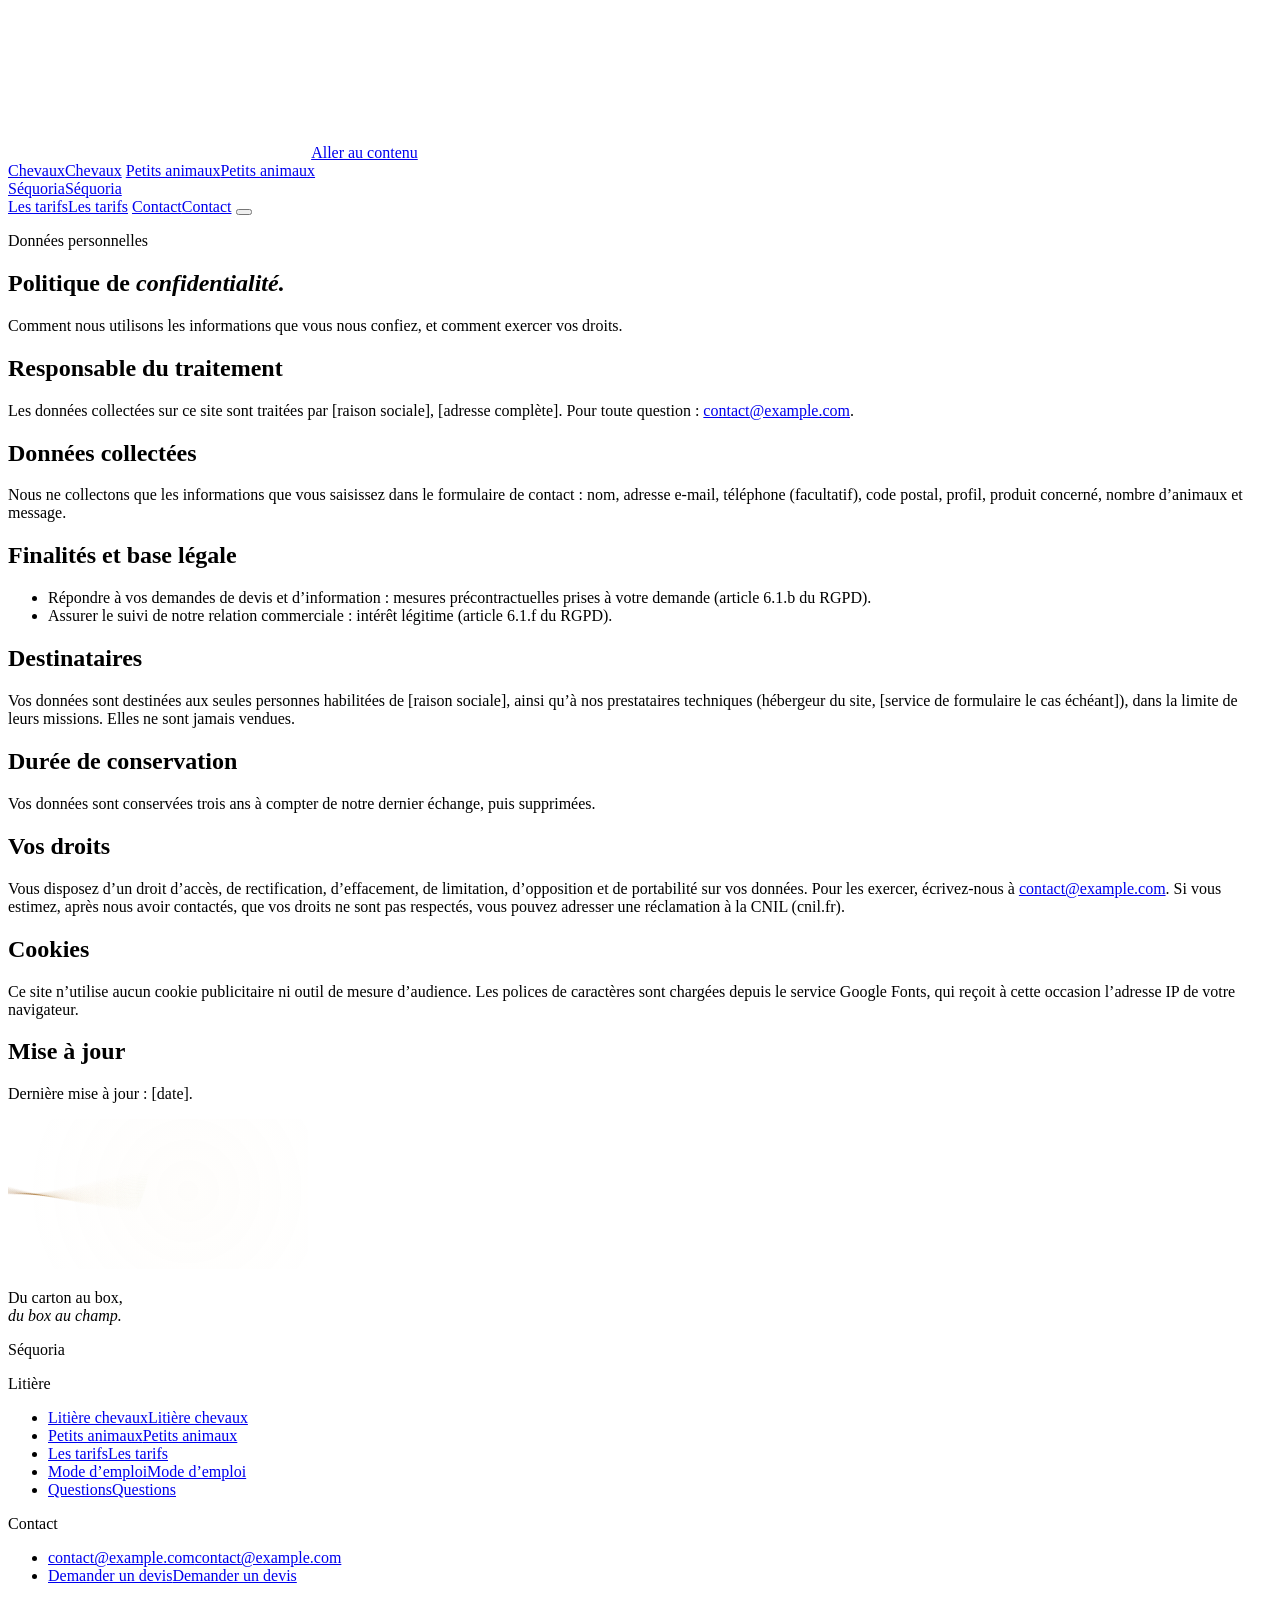
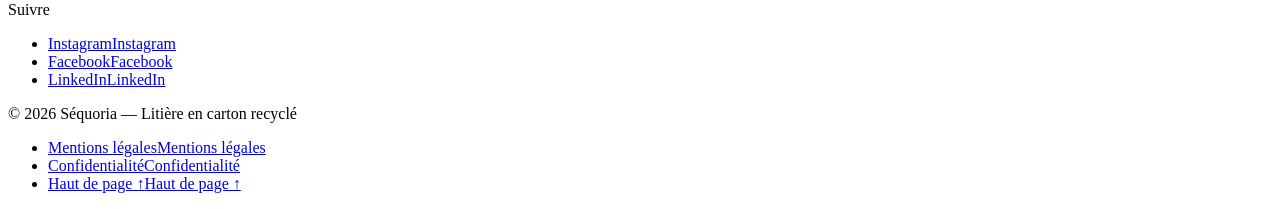
==== confidentialite/index.html @ c85a1c5a "Remplacer « balles » par « sacs » sur tout le site - Mode d'emploi, FAQ et estimateur : quantités ex" ====
<!doctype html>
<html lang="fr">
<head>
  <meta charset="utf-8">
  <meta name="viewport" content="width=device-width, initial-scale=1, viewport-fit=cover">
  <title>Politique de confidentialité — Séquoria</title>
  <meta name="description" content="Politique de confidentialité du site Séquoria : données collectées, finalités, durée de conservation et exercice de vos droits.">
  <meta name="theme-color" content="#dde9d8">
  <link rel="canonical" href="https://dynaspley.github.io/Sequoria/confidentialite/">
  <meta property="og:type" content="website">
  <meta property="og:locale" content="fr_FR">
  <meta property="og:site_name" content="Séquoria">
  <meta property="og:title" content="Politique de confidentialité — Séquoria">
  <meta property="og:description" content="Politique de confidentialité du site Séquoria : données collectées, finalités, durée de conservation et exercice de vos droits.">
  <meta property="og:url" content="https://dynaspley.github.io/Sequoria/confidentialite/">
  <meta property="og:image" content="https://dynaspley.github.io/Sequoria/assets/img/og-image.jpg">
  <meta name="twitter:card" content="summary_large_image">
  <link rel="icon" href="../assets/img/icons/favicon.svg" type="image/svg+xml">
  <link rel="apple-touch-icon" href="../assets/img/icons/apple-touch-icon.png">
  <link rel="manifest" href="../site.webmanifest">
  <link rel="preconnect" href="https://fonts.googleapis.com">
  <link rel="preconnect" href="https://fonts.gstatic.com" crossorigin>
  <link rel="stylesheet" href="https://fonts.googleapis.com/css2?family=Fraunces:opsz,wght,SOFT,WONK@9..144,300..500,0..100,0..1&family=Instrument+Serif:ital@0;1&display=swap">
  <link rel="stylesheet" href="../assets/css/style.css?v=26">
  <script>
    document.documentElement.classList.add('js');
    // Filet de sécurité : si le script principal ne se charge pas, tout le contenu reste visible.
    setTimeout(function () { if (!window.siteReady) document.documentElement.classList.remove('js'); }, 3000);
  </script>
  <script src="../assets/js/main.js?v=26" defer></script>
</head>
<body>
  <svg class="sprite" aria-hidden="true" focusable="false">
    <symbol id="i-arrow" viewBox="0 0 16 16"><path d="M2.5 8h11M9 3.5 13.5 8 9 12.5" fill="none" stroke="currentColor" stroke-width="1.3" stroke-linecap="round" stroke-linejoin="round"/></symbol>
    <symbol id="i-wave" viewBox="0 0 40 20"><path d="M2 10C4.9 3 8.1 3 11 10s6.1 7 9 0 6.1-7 9 0 6.1 7 9 0" fill="none" stroke="currentColor" stroke-width="1.6" stroke-linecap="round"/></symbol>
  </svg>

  <a class="skip-link" href="#contenu">Aller au contenu</a>

  <!-- ============ Navigation flottante ============ -->
  <header class="nav" data-nav>
    <nav class="nav__pill" aria-label="Navigation principale">
      <div class="nav__side">
        <a class="nav__link" href="../litiere-chevaux/" data-roll>Chevaux</a>
        <a class="nav__link" href="../litiere-nac/" data-roll>Petits animaux</a>
      </div>
      <a class="nav__brand" href="../" aria-label="Séquoria, retour à l’accueil">
        <span data-roll>Séquoria</span>
      </a>
      <div class="nav__side nav__side--end">
        <a class="nav__link" href="../tarifs/" data-roll>Les tarifs</a>
        <a class="nav__link" href="../contact/" data-roll>Contact</a>
        <button class="nav__toggle" type="button" aria-expanded="false" aria-controls="menu" aria-label="Ouvrir le menu">
          <span class="nav__dots" aria-hidden="true"><i></i><i></i><i></i></span>
        </button>
      </div>
    </nav>
  </header>

  <div class="menu" id="menu" hidden>
    <div class="menu__inner container">
      <ol class="menu__list">
        <li style="--i:0"><a class="menu__link" href="../"><span class="menu__num">01</span><span class="menu__label">Accueil</span></a></li>
        <li style="--i:1"><a class="menu__link" href="../litiere-chevaux/"><span class="menu__num">02</span><span class="menu__label">Litière chevaux</span></a></li>
        <li style="--i:2"><a class="menu__link" href="../litiere-nac/"><span class="menu__num">03</span><span class="menu__label">Litière petits animaux</span></a></li>
        <li style="--i:3"><a class="menu__link" href="../tarifs/"><span class="menu__num">04</span><span class="menu__label">Les tarifs</span></a></li>
        <li style="--i:4"><a class="menu__link" href="../#usage"><span class="menu__num">05</span><span class="menu__label">Mode d’emploi</span></a></li>
        <li style="--i:5"><a class="menu__link" href="../#faq"><span class="menu__num">06</span><span class="menu__label">Questions fréquentes</span></a></li>
        <li style="--i:6"><a class="menu__link" href="../contact/"><span class="menu__num">07</span><span class="menu__label">Demander un devis</span></a></li>
      </ol>
      <div class="menu__foot">
        <p>Du carton au box, <em>du box au champ.</em></p>
        <a class="link link--light" href="mailto:contact@example.com">contact@example.com</a>
      </div>
    </div>
  </div>

  <main id="contenu">
    <!-- ============ En-tête ============ -->
    <section class="page-hero" id="top">
      <div class="container page-hero__inner page-hero__inner--solo">
        <div class="page-hero__text">
          <p class="kicker" data-reveal>Données personnelles</p>
          <h1 class="display page-hero__title" data-split>Politique de <em>confidentialité.</em></h1>
          <p class="page-hero__lead" data-reveal>Comment nous utilisons les informations que vous nous confiez, et comment exercer vos droits.</p>
        </div>
      </div>
    </section>

    <div class="sheet sheet--page">
      <section class="section">
        <div class="container">
          <!-- Complétez chaque information surlignée, puis retirez la classe « todo ». -->
          <article class="legal">
            <h2>Responsable du traitement</h2>
            <p>Les données collectées sur ce site sont traitées par <span class="todo">[raison sociale]</span>, <span class="todo">[adresse complète]</span>. Pour toute question&nbsp;: <a class="link" href="mailto:contact@example.com">contact@example.com</a>.</p>

            <h2>Données collectées</h2>
            <p>Nous ne collectons que les informations que vous saisissez dans le formulaire de contact&nbsp;: nom, adresse e-mail, téléphone (facultatif), code postal, profil, produit concerné, nombre d’animaux et message.</p>

            <h2>Finalités et base légale</h2>
            <ul>
              <li>Répondre à vos demandes de devis et d’information&nbsp;: mesures précontractuelles prises à votre demande (article 6.1.b du RGPD).</li>
              <li>Assurer le suivi de notre relation commerciale&nbsp;: intérêt légitime (article 6.1.f du RGPD).</li>
            </ul>

            <h2>Destinataires</h2>
            <p>Vos données sont destinées aux seules personnes habilitées de <span class="todo">[raison sociale]</span>, ainsi qu’à nos prestataires techniques (hébergeur du site, <span class="todo">[service de formulaire le cas échéant]</span>), dans la limite de leurs missions. Elles ne sont jamais vendues.</p>

            <h2>Durée de conservation</h2>
            <p>Vos données sont conservées trois ans à compter de notre dernier échange, puis supprimées.</p>

            <h2>Vos droits</h2>
            <p>Vous disposez d’un droit d’accès, de rectification, d’effacement, de limitation, d’opposition et de portabilité sur vos données. Pour les exercer, écrivez-nous à <a class="link" href="mailto:contact@example.com">contact@example.com</a>. Si vous estimez, après nous avoir contactés, que vos droits ne sont pas respectés, vous pouvez adresser une réclamation à la CNIL (cnil.fr).</p>

            <h2>Cookies</h2>
            <p>Ce site n’utilise aucun cookie publicitaire ni outil de mesure d’audience. Les polices de caractères sont chargées depuis le service Google Fonts, qui reçoit à cette occasion l’adresse IP de votre navigateur.</p>

            <h2>Mise à jour</h2>
            <p>Dernière mise à jour&nbsp;: <span class="todo">[date]</span>.</p>
          </article>
        </div>
      </section>
    </div>
  </main>

  <!-- ============ Pied de page ============ -->
  <footer class="footer" data-footer>
    <canvas class="footer__canvas" data-ribbon="footer" aria-hidden="true"></canvas>
    <div class="footer__inner container">
      <div class="footer__grid">
        <div class="footer__intro">
          <p class="footer__tagline">Du carton au box,<br><em>du box au champ.</em></p>
          <p class="footer__brand" aria-hidden="true">Séquoria</p>
        </div>
        <nav class="footer__col" aria-label="Plan du site">
          <p class="footer__label">Litière</p>
          <ul>
            <li><a href="../litiere-chevaux/" data-roll>Litière chevaux</a></li>
            <li><a href="../litiere-nac/" data-roll>Petits animaux</a></li>
            <li><a href="../tarifs/" data-roll>Les tarifs</a></li>
            <li><a href="../#usage" data-roll>Mode d’emploi</a></li>
            <li><a href="../#faq" data-roll>Questions</a></li>
          </ul>
        </nav>
        <div class="footer__col">
          <p class="footer__label">Contact</p>
          <ul>
            <li><a href="mailto:contact@example.com" data-roll>contact@example.com</a></li>
            <li><a href="../contact/" data-roll>Demander un devis</a></li>
          </ul>
        </div>
        <div class="footer__col">
          <p class="footer__label">Suivre</p>
          <!-- Remplacez « # » par l’adresse de vos comptes. -->
          <ul>
            <li><a href="#" data-roll>Instagram</a></li>
            <li><a href="#" data-roll>Facebook</a></li>
            <li><a href="#" data-roll>LinkedIn</a></li>
          </ul>
        </div>
      </div>
      <div class="footer__bottom">
        <p>© <span data-year>2026</span> Séquoria — Litière en carton recyclé</p>
        <ul>
          <li><a href="../mentions-legales/" data-roll>Mentions légales</a></li>
          <li><a href="../confidentialite/" data-roll>Confidentialité</a></li>
          <li><a href="#top" data-roll>Haut de page ↑</a></li>
        </ul>
      </div>
    </div>
  </footer>
</body>
</html>
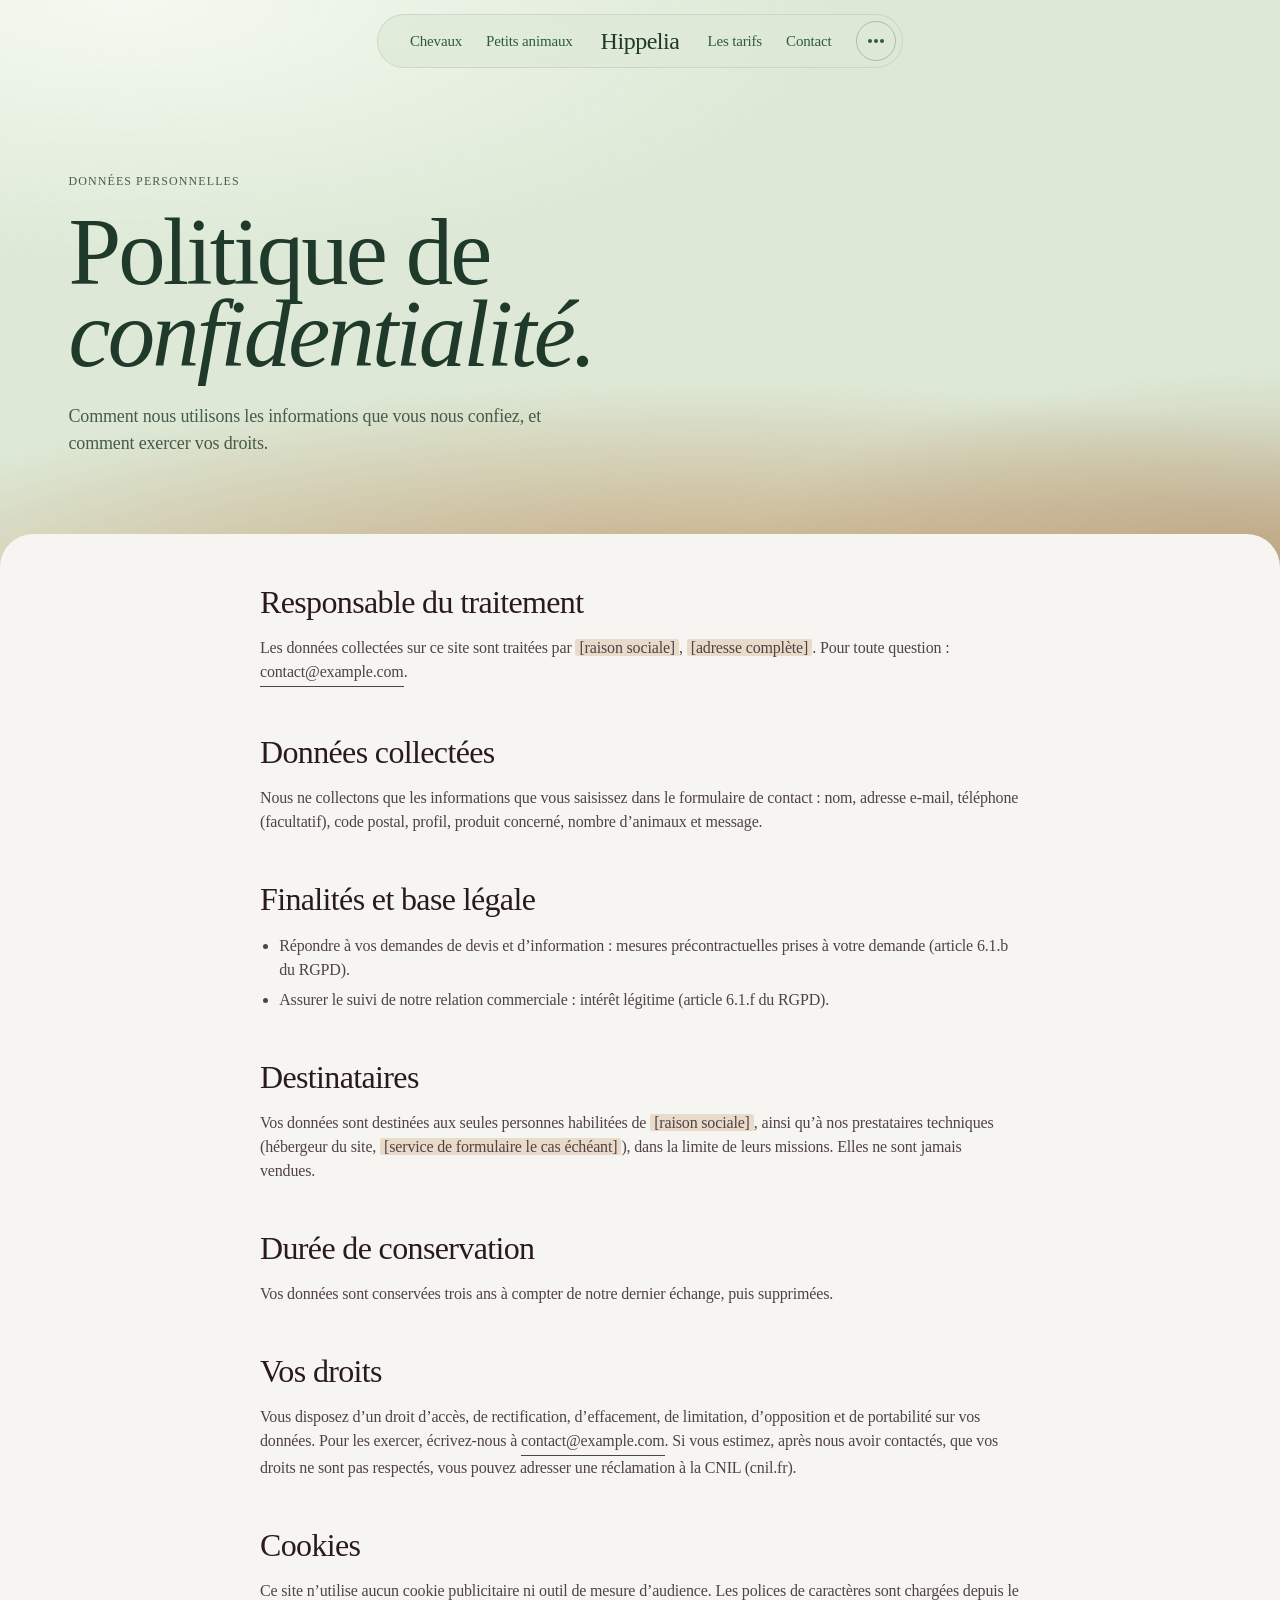
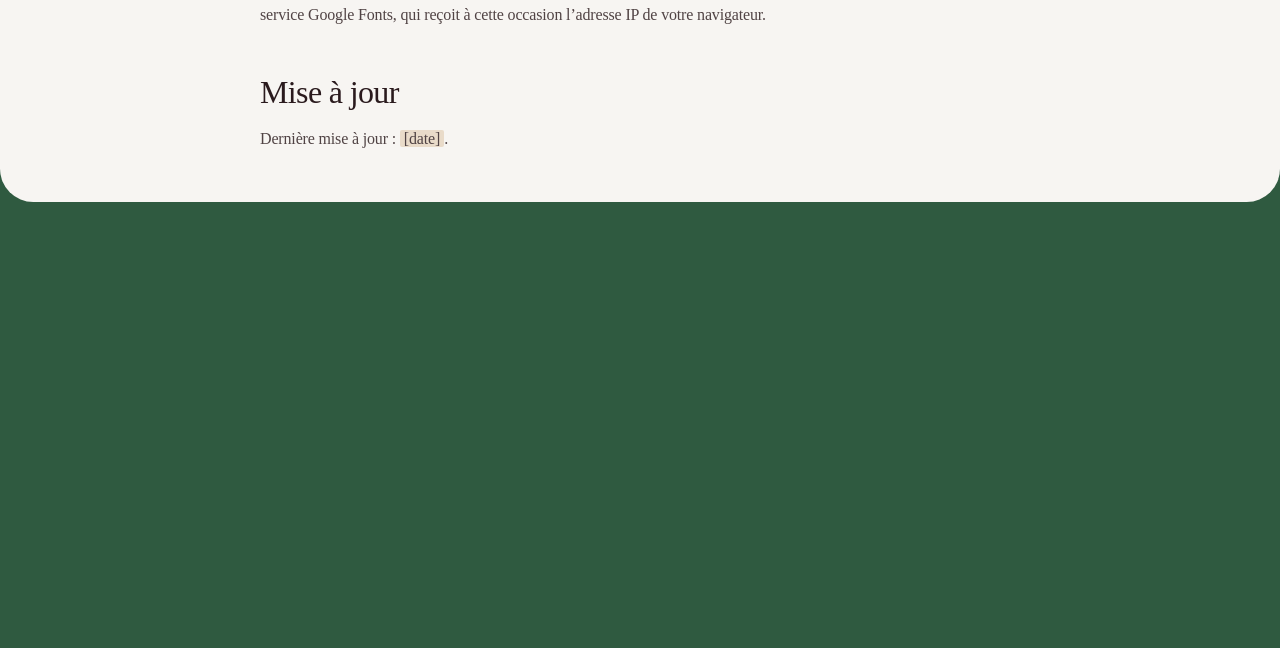
==== commit 85e52868: "Renommer la marque « Séquoria » en « Hippelia » - Textes, titres, menus, pied de page et pages légal" ====
--- a/confidentialite/index.html
+++ b/confidentialite/index.html
@@ -3,15 +3,15 @@
 <head>
   <meta charset="utf-8">
   <meta name="viewport" content="width=device-width, initial-scale=1, viewport-fit=cover">
-  <title>Politique de confidentialité — Séquoria</title>
-  <meta name="description" content="Politique de confidentialité du site Séquoria : données collectées, finalités, durée de conservation et exercice de vos droits.">
+  <title>Politique de confidentialité — Hippelia</title>
+  <meta name="description" content="Politique de confidentialité du site Hippelia : données collectées, finalités, durée de conservation et exercice de vos droits.">
   <meta name="theme-color" content="#dde9d8">
   <link rel="canonical" href="https://dynaspley.github.io/Sequoria/confidentialite/">
   <meta property="og:type" content="website">
   <meta property="og:locale" content="fr_FR">
-  <meta property="og:site_name" content="Séquoria">
-  <meta property="og:title" content="Politique de confidentialité — Séquoria">
-  <meta property="og:description" content="Politique de confidentialité du site Séquoria : données collectées, finalités, durée de conservation et exercice de vos droits.">
+  <meta property="og:site_name" content="Hippelia">
+  <meta property="og:title" content="Politique de confidentialité — Hippelia">
+  <meta property="og:description" content="Politique de confidentialité du site Hippelia : données collectées, finalités, durée de conservation et exercice de vos droits.">
   <meta property="og:url" content="https://dynaspley.github.io/Sequoria/confidentialite/">
   <meta property="og:image" content="https://dynaspley.github.io/Sequoria/assets/img/og-image.jpg">
   <meta name="twitter:card" content="summary_large_image">
@@ -21,13 +21,13 @@
   <link rel="preconnect" href="https://fonts.googleapis.com">
   <link rel="preconnect" href="https://fonts.gstatic.com" crossorigin>
   <link rel="stylesheet" href="https://fonts.googleapis.com/css2?family=Fraunces:opsz,wght,SOFT,WONK@9..144,300..500,0..100,0..1&family=Instrument+Serif:ital@0;1&display=swap">
-  <link rel="stylesheet" href="../assets/css/style.css?v=26">
+  <link rel="stylesheet" href="../assets/css/style.css?v=27">
   <script>
     document.documentElement.classList.add('js');
     // Filet de sécurité : si le script principal ne se charge pas, tout le contenu reste visible.
     setTimeout(function () { if (!window.siteReady) document.documentElement.classList.remove('js'); }, 3000);
   </script>
-  <script src="../assets/js/main.js?v=26" defer></script>
+  <script src="../assets/js/main.js?v=27" defer></script>
 </head>
 <body>
   <svg class="sprite" aria-hidden="true" focusable="false">
@@ -44,8 +44,8 @@
         <a class="nav__link" href="../litiere-chevaux/" data-roll>Chevaux</a>
         <a class="nav__link" href="../litiere-nac/" data-roll>Petits animaux</a>
       </div>
-      <a class="nav__brand" href="../" aria-label="Séquoria, retour à l’accueil">
-        <span data-roll>Séquoria</span>
+      <a class="nav__brand" href="../" aria-label="Hippelia, retour à l’accueil">
+        <span data-roll>Hippelia</span>
       </a>
       <div class="nav__side nav__side--end">
         <a class="nav__link" href="../tarifs/" data-roll>Les tarifs</a>
@@ -131,7 +131,7 @@
       <div class="footer__grid">
         <div class="footer__intro">
           <p class="footer__tagline">Du carton au box,<br><em>du box au champ.</em></p>
-          <p class="footer__brand" aria-hidden="true">Séquoria</p>
+          <p class="footer__brand" aria-hidden="true">Hippelia</p>
         </div>
         <nav class="footer__col" aria-label="Plan du site">
           <p class="footer__label">Litière</p>
@@ -161,7 +161,7 @@
         </div>
       </div>
       <div class="footer__bottom">
-        <p>© <span data-year>2026</span> Séquoria — Litière en carton recyclé</p>
+        <p>© <span data-year>2026</span> Hippelia — Litière en carton recyclé</p>
         <ul>
           <li><a href="../mentions-legales/" data-roll>Mentions légales</a></li>
           <li><a href="../confidentialite/" data-roll>Confidentialité</a></li>
--- a/assets/css/style.css
+++ b/assets/css/style.css
@@ -0,0 +1,2537 @@
+/* ==========================================================================
+   Hippelia — litière en carton pour chevaux
+   Direction artistique : « serre botanique sur parchemin »
+   Crème en toile de fond, des pièces vert forêt réchauffées de brun,
+   le vert vif réservé à l'action.
+   ========================================================================== */
+
+/* ---------- 1. Tokens ---------- */
+:root {
+  --color-bone-linen: #f7f5f2;
+  --color-oat-milk: #eae6df;
+  --color-driftwood: #d7d2cc;
+  --color-ash-mauve: #645757;
+  --color-mahogany-hush: #504344;
+  --color-obsidian-plum: #2a1a1d;
+  --color-lime-pulse: #26d862;
+  --color-peacock-teal: #0e634f;
+
+  /* Palette Hippelia : un vert forêt éclairci, réchauffé par des bruns bois et kraft. */
+  --color-forest: #2f5a40;
+  --color-moss: #4f8059;
+  --color-bark: #7a5536;
+  --color-walnut: #3b2a1c;
+  --color-kraft: #cfa97b;
+
+  /* Dégradé « nature » des grandes surfaces sombres : vert tendre en haut, brun en bas. */
+  --gradient-nature:
+    radial-gradient(115% 85% at 100% 100%, rgb(128 90 55 / .95) 0%, rgb(128 90 55 / 0) 62%),
+    radial-gradient(75% 60% at 0% 100%, rgb(92 64 40 / .7) 0%, rgb(92 64 40 / 0) 65%),
+    radial-gradient(95% 80% at 15% 0%, rgb(84 136 96 / .7) 0%, rgb(84 136 96 / 0) 62%),
+    var(--color-forest);
+
+  /* Hero : le vert éclairci au maximum, réchauffé en brun carton vers le bas. */
+  --gradient-hero:
+    radial-gradient(130% 75% at 55% 112%, rgb(190 146 100 / .9) 0%, rgb(190 146 100 / 0) 60%),
+    radial-gradient(60% 50% at 100% 100%, rgb(160 116 74 / .5) 0%, rgb(160 116 74 / 0) 70%),
+    radial-gradient(90% 75% at 10% 0%, rgb(246 250 242 / .95) 0%, rgb(246 250 242 / 0) 62%),
+    #dde9d6;
+  --hero-ink: #1f3a2b;
+  --hero-ink-soft: rgb(31 58 43 / .8);
+  --hero-rule: rgb(31 58 43 / .18);
+
+  --cream-88: rgba(247, 245, 242, .88);
+  --cream-72: rgba(247, 245, 242, .72);
+  --cream-56: rgba(247, 245, 242, .56);
+  --cream-16: rgba(247, 245, 242, .16);
+
+  --font-display: "Instrument Serif", "DM Serif Display", Georgia, "Times New Roman", serif;
+  --font-text: "Fraunces", "DM Serif Text", Georgia, "Times New Roman", serif;
+
+  --text-display-xl: clamp(3.5rem, 9.4vw, 8.75rem);
+  --text-display: clamp(3.25rem, 7.4vw, 6.5rem);
+  --text-heading-lg: clamp(2.125rem, 3.8vw, 3rem);
+  --text-heading: clamp(1.625rem, 2.5vw, 2rem);
+  --text-heading-sm: clamp(1.375rem, 2vw, 1.625rem);
+  --text-body-lg: 1.125rem;
+  --text-body: 1rem;
+  --text-small: .9375rem;
+  --text-label: .8125rem;
+  --text-caption: .75rem;
+
+  --gutter: clamp(16px, 5.35vw, 77px);
+  --page-max-width: 1200px;
+  --section-pad: clamp(32px, 4vw, 56px);
+  --radius-sm: 4px;
+  --radius: 8px;
+  --sheet-radius: clamp(18px, 2.6vw, 36px);
+
+  --ease-out: cubic-bezier(.16, 1, .3, 1);
+  --ease-in-out: cubic-bezier(.65, 0, .35, 1);
+  --ease-back: cubic-bezier(.34, 1.5, .64, 1);
+}
+
+/* ---------- 2. Base ---------- */
+*,
+*::before,
+*::after { box-sizing: border-box; }
+
+html {
+  -webkit-text-size-adjust: 100%;
+  text-size-adjust: 100%;
+  scroll-behavior: smooth;
+  scroll-padding-top: 88px;
+}
+
+html.menu-open { overflow: hidden; }
+
+html { background: linear-gradient(#dde9d8 50%, var(--color-forest) 50%); }
+
+body {
+  margin: 0;
+  min-height: 100vh;
+  color: var(--color-obsidian-plum);
+  font-family: var(--font-text);
+  font-size: var(--text-body);
+  font-weight: 400;
+  line-height: 1.5;
+  letter-spacing: -.01em;
+  font-variation-settings: "SOFT" 30, "WONK" 0;
+  -webkit-font-smoothing: antialiased;
+  -moz-osx-font-smoothing: grayscale;
+  text-rendering: optimizeLegibility;
+}
+
+img,
+canvas { display: block; max-width: 100%; }
+
+a { color: inherit; }
+
+button {
+  font: inherit;
+  color: inherit;
+  background: none;
+  border: 0;
+  padding: 0;
+  cursor: pointer;
+}
+
+h1, h2, h3, p, ul, ol, figure { margin: 0; }
+ul, ol { padding: 0; list-style: none; }
+em { font-style: italic; }
+
+::selection { background: var(--color-lime-pulse); color: var(--color-obsidian-plum); }
+
+:focus-visible {
+  outline: 2px solid var(--color-obsidian-plum);
+  outline-offset: 3px;
+  border-radius: 2px;
+}
+
+.menu :focus-visible,
+.usage__panel :focus-visible,
+.footer :focus-visible { outline-color: var(--color-bone-linen); }
+
+.sr-only {
+  position: absolute;
+  width: 1px;
+  height: 1px;
+  padding: 0;
+  margin: -1px;
+  overflow: hidden;
+  clip: rect(0 0 0 0);
+  white-space: nowrap;
+  border: 0;
+}
+
+.sprite { position: absolute; width: 0; height: 0; overflow: hidden; }
+
+.skip-link {
+  position: fixed;
+  left: 16px;
+  top: 16px;
+  z-index: 200;
+  padding: 10px 16px;
+  border-radius: var(--radius);
+  background: var(--color-lime-pulse);
+  color: var(--color-obsidian-plum);
+  text-decoration: none;
+  transform: translateY(-160%);
+  transition: transform .3s var(--ease-out);
+}
+
+.skip-link:focus { transform: none; }
+
+.container {
+  width: min(var(--page-max-width), 100% - 2 * var(--gutter));
+  margin-inline: auto;
+}
+
+.container--narrow { width: min(800px, 100% - 2 * var(--gutter)); }
+.center { text-align: center; }
+
+/* ---------- 3. Typographie ---------- */
+.display,
+.heading-lg,
+.heading-sm {
+  font-family: var(--font-display);
+  font-weight: 400;
+}
+
+.display {
+  font-size: var(--text-display);
+  line-height: .86;
+  letter-spacing: -.03em;
+}
+
+.heading-lg {
+  font-size: var(--text-heading-lg);
+  line-height: .98;
+  letter-spacing: -.025em;
+  text-wrap: balance;
+}
+
+.heading-sm {
+  font-size: var(--text-heading-sm);
+  line-height: 1.08;
+  letter-spacing: -.02em;
+}
+
+.kicker {
+  display: inline-flex;
+  align-items: center;
+  gap: 12px;
+  margin-bottom: 24px;
+  font-size: var(--text-caption);
+  line-height: 1.18;
+  letter-spacing: .09em;
+  text-transform: uppercase;
+  color: var(--color-ash-mauve);
+}
+
+.kicker span {
+  display: inline-flex;
+  align-items: center;
+  gap: 12px;
+  font-variant-numeric: tabular-nums;
+}
+
+.kicker span::after {
+  content: "";
+  width: 28px;
+  height: 1px;
+  background: currentColor;
+  opacity: .5;
+}
+
+.kicker--light { color: var(--cream-72); }
+
+/* Mots-clés soulignés : un trait vert fin qui se trace à l'apparition. */
+mark {
+  --mark-size: .1em;
+  color: inherit;
+  background-color: transparent;
+  background-image: linear-gradient(var(--color-lime-pulse), var(--color-lime-pulse));
+  background-repeat: no-repeat;
+  background-position: 0 88%;
+  background-size: 100% var(--mark-size);
+  -webkit-box-decoration-break: clone;
+  box-decoration-break: clone;
+  padding-inline: .04em;
+}
+
+.js mark {
+  background-size: 0% var(--mark-size);
+  transition: background-size 1.1s var(--ease-out);
+}
+
+.js [data-split] mark { transition-delay: .65s; }
+
+.js .is-in mark,
+.js mark.is-lit { background-size: 100% var(--mark-size); }
+
+/* ---------- 4. Liens, boutons, étiquettes ---------- */
+.link {
+  display: inline-flex;
+  align-items: center;
+  gap: 8px;
+  padding-bottom: 3px;
+  text-decoration: none;
+  background-image:
+    linear-gradient(var(--color-lime-pulse), var(--color-lime-pulse)),
+    linear-gradient(currentColor, currentColor);
+  background-repeat: no-repeat;
+  background-position: 0 100%, 0 100%;
+  background-size: 0% 2px, 100% 1px;
+  transition: background-size .7s var(--ease-out);
+}
+
+.link:focus-visible { background-size: 100% 2px, 100% 1px; }
+
+@media (hover: hover) {
+  .link:hover { background-size: 100% 2px, 100% 1px; }
+}
+
+.link .icon {
+  width: 14px;
+  height: 14px;
+  transition: transform .5s var(--ease-out);
+}
+
+@media (hover: hover) {
+  .link:hover .icon { transform: translateX(4px); }
+}
+
+/* Texte qui « roule » au survol (dupliqué par le JS). */
+.roll {
+  position: relative;
+  display: inline-block;
+  overflow: hidden;
+  vertical-align: top;
+  margin-block: -.14em;
+}
+
+.roll__a,
+.roll__b {
+  display: block;
+  padding-block: .14em;
+  transition: transform .65s var(--ease-out);
+}
+
+.roll__b {
+  position: absolute;
+  left: 0;
+  top: 0;
+  transform: translateY(100%);
+}
+
+:is(a, button):focus-visible .roll__a { transform: translateY(-100%); }
+:is(a, button):focus-visible .roll__b { transform: translateY(0); }
+
+@media (hover: hover) {
+  :is(a, button):hover .roll__a { transform: translateY(-100%); }
+  :is(a, button):hover .roll__b { transform: translateY(0); }
+}
+
+.btn {
+  --btn-bg: transparent;
+  --btn-fg: var(--color-obsidian-plum);
+  --btn-border: transparent;
+  --btn-fill: var(--color-obsidian-plum);
+  --btn-fg-hover: var(--color-bone-linen);
+  position: relative;
+  isolation: isolate;
+  overflow: hidden;
+  display: inline-flex;
+  align-items: center;
+  justify-content: center;
+  gap: 12px;
+  height: 48px;
+  padding: 0 22px;
+  border: 1px solid var(--btn-border);
+  border-radius: var(--radius);
+  background: var(--btn-bg);
+  color: var(--btn-fg);
+  font-family: var(--font-text);
+  font-size: var(--text-small);
+  line-height: 1;
+  letter-spacing: -.01em;
+  text-decoration: none;
+  white-space: nowrap;
+  transition:
+    color .5s var(--ease-out),
+    border-color .5s var(--ease-out),
+    translate .7s var(--ease-out);
+}
+
+/* Remplissage circulaire qui part du point d'entrée du curseur. */
+.btn::before {
+  content: "";
+  position: absolute;
+  z-index: -1;
+  left: var(--x, 50%);
+  top: var(--y, 50%);
+  width: 260%;
+  aspect-ratio: 1;
+  border-radius: 50%;
+  background: var(--btn-fill);
+  transform: translate(-50%, -50%) scale(0);
+  transition: transform .75s var(--ease-out);
+}
+
+.btn:focus-visible { color: var(--btn-fg-hover); }
+.btn:focus-visible::before { transform: translate(-50%, -50%) scale(1); }
+
+@media (hover: hover) {
+  .btn:hover { color: var(--btn-fg-hover); }
+  .btn:hover::before { transform: translate(-50%, -50%) scale(1); }
+}
+
+.btn--primary {
+  --btn-bg: var(--color-kraft);
+  --btn-fg: var(--color-walnut);
+  --btn-fill: var(--color-bark);
+  --btn-fg-hover: var(--color-bone-linen);
+}
+
+.btn--ghost { --btn-border: currentColor; }
+
+.btn--light {
+  --btn-fg: var(--color-bone-linen);
+  --btn-fill: var(--color-bone-linen);
+  --btn-fg-hover: var(--color-forest);
+}
+
+.btn--lg {
+  height: 60px;
+  padding: 0 30px;
+  font-size: var(--text-body);
+}
+
+.btn__icon {
+  position: relative;
+  flex: none;
+  width: 16px;
+  height: 16px;
+  overflow: hidden;
+}
+
+.btn__icon svg {
+  position: absolute;
+  inset: 0;
+  width: 16px;
+  height: 16px;
+  transition: transform .6s var(--ease-out);
+}
+
+.btn__icon svg:last-child { transform: translateX(-130%); }
+@media (hover: hover) {
+  .btn:hover .btn__icon svg:first-child { transform: translateX(130%); }
+  .btn:hover .btn__icon svg:last-child { transform: translateX(0); }
+}
+
+.tag {
+  display: inline-flex;
+  align-items: center;
+  padding: 6px 10px;
+  border-radius: var(--radius-sm);
+  background: var(--color-forest);
+  color: var(--color-bone-linen);
+  font-size: var(--text-label);
+  line-height: 1;
+}
+
+/* ---------- 5. Navigation flottante & menu ---------- */
+.nav {
+  position: fixed;
+  top: 14px;
+  left: 0;
+  right: 0;
+  z-index: 100;
+  display: flex;
+  justify-content: center;
+  padding-inline: 16px;
+  pointer-events: none;
+}
+
+/* La barre reste visible en permanence pendant le défilement. */
+
+.nav__pill {
+  pointer-events: auto;
+  display: grid;
+  grid-template-columns: 1fr auto 1fr;
+  align-items: center;
+  gap: 28px;
+  padding: 6px;
+  border: 1px solid rgb(31 58 43 / .1);
+  border-radius: 999px;
+  background: rgb(221 233 214 / .7);
+  -webkit-backdrop-filter: blur(16px) saturate(1.2);
+  backdrop-filter: blur(16px) saturate(1.2);
+  color: var(--color-forest);
+}
+
+@supports not ((backdrop-filter: blur(1px)) or (-webkit-backdrop-filter: blur(1px))) {
+  .nav__pill { background: #dde9d6; }
+}
+
+.nav__side {
+  display: flex;
+  align-items: center;
+  justify-content: flex-end;
+  gap: 24px;
+  padding-left: 22px;
+}
+
+.nav__side--end {
+  justify-content: flex-start;
+  padding-left: 0;
+}
+
+.nav__side--end .nav__toggle { margin-left: auto; }
+
+.nav__link {
+  position: relative;
+  font-size: var(--text-small);
+  text-decoration: none;
+  white-space: nowrap;
+}
+
+.nav__link::after {
+  content: "";
+  position: absolute;
+  left: 50%;
+  bottom: -9px;
+  width: 4px;
+  height: 4px;
+  margin-left: -2px;
+  border-radius: 50%;
+  background: var(--color-lime-pulse);
+  transform: scale(0);
+  transition: transform .5s var(--ease-back);
+}
+
+.nav__link[aria-current]::after { transform: scale(1); }
+
+.nav__brand {
+  display: inline-flex;
+  align-items: center;
+  gap: 9px;
+  color: var(--hero-ink);
+  font-family: var(--font-display);
+  font-size: 1.5rem;
+  line-height: 1;
+  letter-spacing: -.02em;
+  text-decoration: none;
+}
+
+.nav__toggle {
+  display: grid;
+  place-items: center;
+  width: 40px;
+  height: 40px;
+  border: 1px solid rgb(31 58 43 / .25);
+  border-radius: 50%;
+  color: var(--color-forest);
+  transition:
+    background-color .4s var(--ease-out),
+    border-color .4s var(--ease-out),
+    color .4s var(--ease-out);
+}
+
+.nav__toggle[aria-expanded="true"] {
+  border-color: var(--color-forest);
+  background: var(--color-forest);
+  color: var(--color-bone-linen);
+}
+
+@media (hover: hover) {
+  .nav__toggle:hover {
+    border-color: var(--color-forest);
+    background: var(--color-forest);
+    color: var(--color-bone-linen);
+  }
+}
+
+.nav__dots {
+  position: relative;
+  width: 18px;
+  height: 18px;
+}
+
+.nav__dots i {
+  position: absolute;
+  top: 50%;
+  left: 50%;
+  width: 4px;
+  height: 4px;
+  margin: -2px 0 0 -2px;
+  border-radius: 4px;
+  background: currentColor;
+  transition:
+    transform .55s var(--ease-out),
+    width .45s var(--ease-out),
+    height .45s var(--ease-out),
+    margin .45s var(--ease-out);
+}
+
+.nav__dots i:nth-child(1) { transform: translateX(-6px); }
+.nav__dots i:nth-child(3) { transform: translateX(6px); }
+@media (hover: hover) {
+  .nav__toggle:hover .nav__dots i:nth-child(1) { transform: translateX(-7.5px); }
+  .nav__toggle:hover .nav__dots i:nth-child(3) { transform: translateX(7.5px); }
+}
+
+.nav__toggle[aria-expanded="true"] .nav__dots i {
+  width: 18px;
+  height: 1.5px;
+  margin: -.75px 0 0 -9px;
+}
+
+.nav__toggle[aria-expanded="true"] .nav__dots i:nth-child(1) { transform: rotate(45deg); }
+.nav__toggle[aria-expanded="true"] .nav__dots i:nth-child(2) { transform: scaleX(0); }
+.nav__toggle[aria-expanded="true"] .nav__dots i:nth-child(3) { transform: rotate(-45deg); }
+
+.menu {
+  position: fixed;
+  inset: 0;
+  z-index: 90;
+  overflow-y: auto;
+  color: var(--color-bone-linen);
+  clip-path: inset(0 0 100% 0);
+  transition: clip-path .9s var(--ease-in-out);
+  background: var(--gradient-nature);
+}
+
+.menu.is-open { clip-path: inset(0 0 0 0); }
+
+.menu__inner {
+  min-height: 100%;
+  display: flex;
+  flex-direction: column;
+  justify-content: center;
+  gap: 48px;
+  padding-block: 112px 40px;
+}
+
+.menu__list li { overflow: hidden; }
+
+.menu__link {
+  display: flex;
+  align-items: baseline;
+  gap: 20px;
+  padding-block: 2px;
+  font-family: var(--font-display);
+  font-size: clamp(2.75rem, 6.4vw, 4.75rem);
+  line-height: 1.02;
+  letter-spacing: -.03em;
+  text-decoration: none;
+  transform: translateY(110%);
+  transition: transform .9s var(--ease-out), opacity .4s;
+  transition-delay: calc(.2s + var(--i, 0) * 55ms), 0s;
+}
+
+.menu.is-open .menu__link { transform: none; }
+
+.menu__num {
+  font-family: var(--font-text);
+  font-size: var(--text-caption);
+  letter-spacing: .04em;
+  color: var(--cream-56);
+}
+
+.menu__label {
+  display: inline-block;
+  transition: transform .6s var(--ease-out);
+}
+
+@media (hover: hover) {
+  .menu__link:hover .menu__label {
+    transform: translateX(16px);
+    font-style: italic;
+  }
+
+  .menu__list:hover .menu__link:not(:hover) { opacity: .4; }
+}
+
+.menu__foot {
+  display: flex;
+  flex-wrap: wrap;
+  justify-content: space-between;
+  gap: 16px;
+  padding-top: 24px;
+  border-top: 1px solid var(--cream-16);
+  color: var(--cream-72);
+  opacity: 0;
+  transition: opacity .6s;
+}
+
+.menu.is-open .menu__foot { opacity: 1; transition-delay: .6s; }
+
+/* ---------- 6. Hero ---------- */
+main {
+  position: relative;
+  z-index: 1;
+}
+
+/* Le hero reste épinglé pendant que la feuille de contenu glisse par-dessus.
+   S'il dépasse la hauteur de l'écran, le JS décale son point d'accroche
+   (--hero-top) pour que tout son contenu reste lisible.
+   Fond très clair : un vert tendre qui se réchauffe en brun carton vers le bas. */
+.hero {
+  position: sticky;
+  top: var(--hero-top, 0px);
+  z-index: 0;
+  min-height: 100vh;
+  min-height: 100svh;
+  overflow: hidden;
+  background: var(--gradient-hero);
+  color: var(--hero-ink);
+}
+
+.hero.is-covered { visibility: hidden; }
+
+/* Ruban : de fines fibres qui teintent le fond, estompées avant la photo. */
+.hero__canvas {
+  position: absolute;
+  inset: 0;
+  width: 100%;
+  height: 100%;
+  mix-blend-mode: multiply;
+  -webkit-mask-image: linear-gradient(90deg, #000 28%, transparent 70%);
+  mask-image: linear-gradient(90deg, #000 28%, transparent 70%);
+  opacity: calc(1 - var(--hp, 0) * .5);
+  transform: translate3d(0, calc(var(--hp, 0) * -16vh), 0);
+}
+
+/* La photo, centrée à droite : couleurs d'origine, taille proche de sa
+   résolution (moins d'agrandissement sur écran Retina), bords qui ne
+   s'estompent que sur quelques pixels. Sa hauteur est plafonnée sur les écrans
+   hauts et étroits pour que le cheval reste entier. */
+.hero__visual {
+  position: absolute;
+  top: 50%;
+  right: 0;
+  width: min(49%, 57rem);
+  height: min(66%, 44vw);
+  pointer-events: none;
+  -webkit-mask-image:
+    linear-gradient(180deg, transparent 0%, #000 8%, #000 92%, transparent 100%),
+    linear-gradient(90deg, transparent 0%, #000 7%);
+  -webkit-mask-composite: source-in;
+  mask-image:
+    linear-gradient(180deg, transparent 0%, #000 8%, #000 92%, transparent 100%),
+    linear-gradient(90deg, transparent 0%, #000 7%);
+  mask-composite: intersect;
+  transform: translate3d(0, calc(-50% + var(--hp, 0) * -7vh), 0) scale(calc(1 + var(--hp, 0) * .05));
+}
+
+.hero__visual img {
+  width: 100%;
+  height: 100%;
+  object-fit: cover;
+  object-position: 59% 60%;
+}
+
+.hero__veil {
+  position: absolute;
+  inset: 0;
+  background: var(--color-walnut);
+  opacity: calc(var(--hp, 0) * .32);
+  pointer-events: none;
+}
+
+.hero__inner {
+  position: relative;
+  min-height: 100vh;
+  min-height: 100svh;
+  display: grid;
+  grid-template-rows: minmax(0, 1fr);
+  padding-block: 104px 64px;
+  transform: translate3d(0, calc(var(--hp, 0) * -8vh), 0) scale(calc(1 - var(--hp, 0) * .06));
+  transform-origin: 50% 100%;
+}
+
+/* Titre et texte remontés au centre de l'écran, dans la moitié gauche. */
+.hero__main {
+  align-self: center;
+  max-width: 680px;
+}
+
+.hero__title {
+  font-family: var(--font-display);
+  font-size: var(--text-display-xl);
+  font-weight: 400;
+  line-height: .86;
+  letter-spacing: -.03em;
+}
+
+.hero__line {
+  display: block;
+  overflow: hidden;
+  padding: .06em .1em .14em;
+  margin: -.06em -.1em -.14em;
+}
+
+.hero__line:nth-child(1) { translate: calc(var(--hp, 0) * -6vw) 0; }
+.hero__line:nth-child(2) { translate: calc(var(--hp, 0) * -3vw) 0; }
+
+.hero__line--accent { translate: calc(var(--hp, 0) * 6vw) 0; }
+
+.hero__line-i { display: inline-block; }
+
+/* Sur tablette, le texte s'arrête avant la photo centrée à droite. */
+.hero__aside {
+  max-width: min(440px, 46vw - var(--gutter));
+  margin-top: clamp(28px, 3.2vw, 44px);
+}
+
+.hero__lead {
+  font-size: var(--text-body-lg);
+  line-height: 1.5;
+  color: var(--hero-ink-soft);
+  text-wrap: pretty;
+}
+
+.hero__actions {
+  display: flex;
+  flex-wrap: wrap;
+  gap: 12px;
+  margin-top: 28px;
+}
+
+/* Entrée du hero, déclenchée par le JS une fois les polices prêtes. */
+.js .hero__line-i {
+  transform: translate3d(0, 112%, 0) rotate(4deg);
+  transform-origin: 0 100%;
+  transition: transform 1.5s var(--ease-out);
+}
+
+.js .hero__line:nth-child(2) .hero__line-i { transition-delay: .1s; }
+.js .hero__line--accent .hero__line-i { transition-delay: .2s; }
+.is-loaded .hero__line-i { transform: none; }
+
+.js .hero__visual img {
+  opacity: 0;
+  scale: 1.08;
+  transition: opacity 1.8s var(--ease-out) .25s, scale 2.8s var(--ease-out) .25s;
+}
+
+.is-loaded .hero__visual img {
+  opacity: 1;
+  scale: 1;
+}
+
+.js [data-hero-fade] {
+  opacity: 0;
+  transform: translate3d(0, 18px, 0);
+  transition: opacity 1.2s var(--ease-out), transform 1.4s var(--ease-out);
+  transition-delay: .55s;
+}
+
+.js .hero__lead { transition-delay: .8s; }
+.js .hero__actions { transition-delay: .92s; }
+
+.is-loaded [data-hero-fade] {
+  opacity: 1;
+  transform: none;
+}
+
+/* Mobile : la photo passe au-dessus du texte et se fond vers le bas. */
+@media (max-width: 760px) {
+  :root { --text-display-xl: clamp(3.5rem, 18.5vw, 5.5rem); }
+
+  .hero {
+    display: flex;
+    flex-direction: column;
+  }
+
+  /* Sur mobile, la photo suffit : le ruban est masqué (et n'est plus dessiné). */
+  .hero__canvas { display: none; }
+
+  .hero__visual {
+    position: relative;
+    top: auto;
+    right: auto;
+    bottom: auto;
+    transform: translate3d(0, calc(var(--hp, 0) * -7vh), 0) scale(calc(1 + var(--hp, 0) * .05));
+    flex: none;
+    width: 100%;
+    height: auto;
+    margin-top: 56px;
+    aspect-ratio: 3 / 2;
+    -webkit-mask-image: linear-gradient(180deg, transparent 0%, #000 9%, #000 88%, transparent 100%);
+    -webkit-mask-composite: source-over;
+    mask-image: linear-gradient(180deg, transparent 0%, #000 9%, #000 88%, transparent 100%);
+    mask-composite: add;
+  }
+
+  .hero__visual img { object-position: 50% 55%; }
+
+  .hero__inner {
+    flex: 1;
+    min-height: 0;
+    padding-top: 4px;
+  }
+
+  .hero__aside { max-width: 440px; }
+
+}
+
+/* ---------- 7. Feuille de contenu ---------- */
+.sheet {
+  position: relative;
+  z-index: 1;
+  border-radius: var(--sheet-radius);
+  background: var(--color-bone-linen);
+}
+
+.section { padding-block: var(--section-pad); }
+
+.section-head {
+  max-width: 820px;
+  margin: 0 auto clamp(32px, 4vw, 52px);
+}
+
+/* ---------- 8. Hippelia en bref ---------- */
+.manifesto { padding-top: clamp(56px, 6vw, 88px); }
+.js .fw { opacity: .14; }
+
+/* Carte aux coins arrondis : la photo du sac à gauche, le texte à droite. */
+.intro-card {
+  --card-radius: clamp(18px, 2.4vw, 32px);
+  --card-pad: clamp(12px, 1.6vw, 20px);
+  display: grid;
+  grid-template-columns: minmax(0, 1.1fr) minmax(0, 1fr);
+  align-items: center;
+  gap: clamp(28px, 4vw, 64px);
+  padding: var(--card-pad);
+  border-radius: var(--card-radius);
+  background: var(--color-oat-milk);
+}
+
+.intro-card__photo {
+  aspect-ratio: 3 / 2;
+  border-radius: calc(var(--card-radius) - var(--card-pad));
+}
+
+.intro-card__content { padding: clamp(8px, 2vw, 32px) clamp(8px, 2.4vw, 40px) clamp(8px, 2vw, 32px) 0; }
+
+.intro-card .statement {
+  font-size: clamp(1.75rem, 2.7vw, 2.5rem);
+  line-height: 1.02;
+}
+
+.manifesto__text {
+  max-width: 460px;
+  margin: 24px 0 20px;
+  color: var(--color-ash-mauve);
+  text-wrap: pretty;
+}
+
+@media (max-width: 900px) {
+  .intro-card { grid-template-columns: minmax(0, 1fr); }
+  .intro-card__content { padding: 8px 8px 20px; }
+}
+
+/* ---------- 8b. Photos ---------- */
+/* Photos : cadre arrondi, apparition par le bas, légère parallaxe interne. */
+.photo {
+  position: relative;
+  overflow: hidden;
+  border-radius: var(--radius);
+}
+
+.photo__media {
+  position: absolute;
+  inset: -8% 0;
+}
+
+.photo picture {
+  display: block;
+  width: 100%;
+  height: 100%;
+}
+
+.photo img {
+  width: 100%;
+  height: 100%;
+  object-fit: cover;
+  transition: transform 1.2s var(--ease-out);
+}
+
+@media (hover: hover) {
+  .photo:hover img { transform: scale(1.05); }
+}
+
+/* On masque le média et non le cadre observé : un élément entièrement masqué
+   par clip-path est considéré comme invisible par l'IntersectionObserver. */
+.js .photo__media {
+  clip-path: inset(100% 0 0 0);
+  scale: 1.2;
+  transition: clip-path 1.4s var(--ease-out), scale 1.9s var(--ease-out);
+}
+
+.js .photo.is-in .photo__media {
+  clip-path: inset(0);
+  scale: 1;
+}
+
+/* ---------- 9. Chiffres ---------- */
+.stats { padding-bottom: var(--section-pad); }
+.stats .kicker { margin-bottom: 20px; }
+
+.stats__grid {
+  display: grid;
+  grid-template-columns: repeat(4, minmax(0, 1fr));
+  gap: 16px;
+}
+
+.stat {
+  position: relative;
+  overflow: hidden;
+  height: 100%;
+  min-height: 228px;
+  display: flex;
+  flex-direction: column;
+  justify-content: space-between;
+  gap: 32px;
+  padding: 24px;
+  border-radius: var(--radius);
+  background: var(--color-oat-milk);
+  transition: background-color .6s var(--ease-out);
+}
+
+.stat::after {
+  content: "";
+  position: absolute;
+  left: 24px;
+  right: 24px;
+  bottom: 0;
+  height: 2px;
+  background: var(--color-peacock-teal);
+  transform: scaleX(0);
+  transform-origin: left;
+  transition: transform .8s var(--ease-out);
+}
+
+@media (hover: hover) {
+  .stat:hover { background: #e2ddd5; }
+  .stat:hover::after { transform: scaleX(1); }
+}
+
+.stat__num {
+  display: flex;
+  align-items: baseline;
+  font-family: var(--font-display);
+  font-size: clamp(3.25rem, 5.4vw, 4.75rem);
+  line-height: .9;
+  letter-spacing: -.03em;
+  color: var(--color-peacock-teal);
+  font-variant-numeric: tabular-nums;
+}
+
+.stat__unit {
+  font-size: .5em;
+  font-style: italic;
+  letter-spacing: -.01em;
+  white-space: nowrap;
+}
+
+/* Chiffres en rouleaux (construits par le JS) : ils défilent jusqu'à leur
+   valeur à l'apparition, puis refont un tour au survol sur ordinateur.
+   Le chiffre final invisible donne la largeur et la ligne de base ; la
+   fenêtre est coupée à la hauteur de la ligne, où tiennent les chiffres. */
+.odo__digit {
+  position: relative;
+  display: inline-block;
+  clip-path: inset(0 -.2em);
+}
+
+.odo__final { visibility: hidden; }
+
+.odo__reel {
+  position: absolute;
+  top: 0;
+  left: 0;
+  right: 0;
+  display: flex;
+  flex-direction: column;
+  align-items: center;
+  transform: translate3d(0, calc(var(--k, 0) * -.9em), 0);
+  transition: transform var(--dur, 1.8s) cubic-bezier(.2, .8, .2, 1) var(--delay, 0s);
+}
+
+.odo__reel > span {
+  display: block;
+  height: .9em;
+  line-height: .9;
+}
+
+.odo__reel.is-reset { transition: none; }
+
+.stat__label {
+  max-width: 22em;
+  font-size: var(--text-small);
+  line-height: 1.5;
+  color: var(--color-ash-mauve);
+}
+
+.stats__note {
+  margin-top: 20px;
+  font-size: var(--text-caption);
+  color: var(--color-ash-mauve);
+}
+
+/* ---------- 10. Bandeau typographique ---------- */
+.band {
+  overflow: hidden;
+  padding-block: clamp(14px, 2.2vw, 28px);
+  border-block: 1px solid var(--color-driftwood);
+}
+
+.band__row {
+  display: flex;
+  white-space: nowrap;
+}
+
+.band__track {
+  display: flex;
+  flex: none;
+  align-items: center;
+  will-change: transform;
+}
+
+.band__item {
+  padding-inline: .2em;
+  font-family: var(--font-display);
+  font-size: var(--text-display);
+  line-height: 1.04;
+  letter-spacing: -.03em;
+}
+
+.band__row--alt .band__item { color: var(--color-ash-mauve); }
+
+.band__sep {
+  flex: none;
+  width: clamp(28px, 3.4vw, 48px);
+  height: clamp(14px, 1.7vw, 24px);
+  color: var(--color-mahogany-hush);
+}
+
+/* ---------- 11. La matière (spécimens) ---------- */
+.specimens {
+  display: grid;
+  grid-template-columns: repeat(4, minmax(0, 1fr));
+  align-items: start;
+  gap: 16px;
+}
+
+.specimen:nth-child(even) { margin-top: clamp(28px, 5vw, 80px); }
+
+.specimen__frame {
+  position: relative;
+  overflow: hidden;
+  aspect-ratio: 3 / 4;
+  border-radius: var(--radius);
+  background: var(--color-oat-milk);
+}
+
+.specimen__media {
+  position: absolute;
+  inset: 0;
+}
+
+.specimen__img {
+  width: 100%;
+  height: 100%;
+  object-fit: cover;
+  transform: translate3d(var(--tx, 0px), var(--ty, 0px), 0) scale(1.04);
+  transition: transform 1.2s var(--ease-out);
+}
+
+@media (hover: hover) {
+  .specimen:hover .specimen__img { transform: translate3d(var(--tx, 0px), var(--ty, 0px), 0) scale(1.1); }
+}
+
+.specimen__cap {
+  display: grid;
+  grid-template-columns: auto 1fr;
+  column-gap: 12px;
+  row-gap: 4px;
+  padding-top: 16px;
+}
+
+.specimen__num {
+  grid-row: span 2;
+  padding-top: .5em;
+  font-size: var(--text-caption);
+  color: var(--color-ash-mauve);
+  font-variant-numeric: tabular-nums;
+}
+
+.specimen__title {
+  font-family: var(--font-display);
+  font-size: var(--text-heading-sm);
+  line-height: 1.08;
+  letter-spacing: -.02em;
+}
+
+@media (hover: hover) {
+  .specimen:hover .specimen__title { font-style: italic; }
+}
+
+.specimen__text {
+  font-size: var(--text-label);
+  line-height: 1.5;
+  color: var(--color-ash-mauve);
+}
+
+.js .specimen__frame {
+  clip-path: inset(100% 0 0 0 round var(--radius));
+  transition: clip-path 1.4s var(--ease-out) calc(var(--i, 0) * 110ms);
+}
+
+.js .specimen.is-in .specimen__frame { clip-path: inset(0 0 0 0 round var(--radius)); }
+
+.js .specimen__media {
+  transform: scale(1.28);
+  transition: transform 1.9s var(--ease-out) calc(var(--i, 0) * 110ms);
+}
+
+.js .specimen.is-in .specimen__media { transform: none; }
+
+.js .specimen__cap {
+  opacity: 0;
+  transform: translate3d(0, 14px, 0);
+  transition:
+    opacity 1s var(--ease-out) calc(var(--i, 0) * 110ms + .35s),
+    transform 1.1s var(--ease-out) calc(var(--i, 0) * 110ms + .35s);
+}
+
+.js .specimen.is-in .specimen__cap {
+  opacity: 1;
+  transform: none;
+}
+
+/* ---------- 12. Avantages ---------- */
+.benefits {
+  display: grid;
+  grid-template-columns: repeat(4, minmax(0, 1fr));
+  gap: 16px;
+}
+
+.benefits > li { display: flex; }
+
+.benefit {
+  position: relative;
+  isolation: isolate;
+  overflow: hidden;
+  width: 100%;
+  min-height: 320px;
+  display: flex;
+  flex-direction: column;
+  gap: 12px;
+  padding: 24px;
+  border-radius: var(--radius);
+  background: var(--color-oat-milk);
+  transition: color .6s var(--ease-out);
+}
+
+.benefit::before {
+  content: "";
+  position: absolute;
+  inset: 0;
+  z-index: -1;
+  background: var(--gradient-nature);
+  transform: translateY(101%);
+  transition: transform .8s var(--ease-out);
+}
+
+@media (hover: hover) {
+  .benefit:hover { color: var(--color-bone-linen); }
+  .benefit:hover::before { transform: none; }
+}
+
+.benefit__icon {
+  width: 44px;
+  height: 44px;
+  fill: none;
+  stroke: currentColor;
+  stroke-width: 1.1;
+  stroke-linecap: round;
+  stroke-linejoin: round;
+}
+
+.benefit__title {
+  margin-top: 88px;
+  font-family: var(--font-display);
+  font-size: var(--text-heading);
+  font-weight: 400;
+  line-height: 1.02;
+  letter-spacing: -.02em;
+}
+
+.benefit__text {
+  font-size: var(--text-small);
+  line-height: 1.5;
+  color: var(--color-ash-mauve);
+  transition: color .6s var(--ease-out);
+}
+
+@media (hover: hover) {
+  .benefit:hover .benefit__text { color: var(--cream-72); }
+}
+
+.js .benefit__icon path {
+  stroke-dasharray: 1;
+  stroke-dashoffset: 1;
+  transition: stroke-dashoffset 1.8s var(--ease-out) calc(var(--i, 0) * 90ms + .3s);
+}
+
+.js .is-in .benefit__icon path { stroke-dashoffset: 0; }
+@media (hover: hover) {
+  .benefit:hover .benefit__icon path { animation: redraw 1.3s var(--ease-out); }
+}
+
+@keyframes redraw {
+  from { stroke-dashoffset: 1; }
+  to { stroke-dashoffset: 0; }
+}
+
+/* Comparatif */
+.compare {
+  margin-top: clamp(36px, 4.5vw, 60px);
+  padding: clamp(20px, 3vw, 40px);
+  border: 1px solid var(--color-driftwood);
+  border-radius: var(--radius);
+}
+
+.compare__head {
+  display: flex;
+  flex-wrap: wrap;
+  justify-content: space-between;
+  align-items: baseline;
+  gap: 8px 24px;
+  margin-bottom: 24px;
+}
+
+.compare__note {
+  font-size: var(--text-label);
+  color: var(--color-ash-mauve);
+}
+
+.compare__table {
+  width: 100%;
+  border-collapse: collapse;
+}
+
+.compare__table th,
+.compare__table td {
+  padding: 16px 12px;
+  border-top: 1px solid var(--color-driftwood);
+  font-weight: 400;
+  text-align: left;
+  vertical-align: middle;
+}
+
+.compare__table thead th {
+  padding-top: 0;
+  border-top: 0;
+  font-size: var(--text-label);
+  color: var(--color-ash-mauve);
+}
+
+.compare__table tbody th {
+  font-family: var(--font-display);
+  font-size: var(--text-heading-sm);
+  line-height: 1.1;
+  letter-spacing: -.02em;
+}
+
+.compare__table tbody tr { transition: background-color .4s var(--ease-out); }
+@media (hover: hover) {
+  .compare__table tbody tr:hover { background: var(--color-oat-milk); }
+}
+.compare__table tbody tr:nth-child(2) { --r: 1; }
+.compare__table tbody tr:nth-child(3) { --r: 2; }
+.compare__table tbody tr:nth-child(4) { --r: 3; }
+.compare__table tbody tr:nth-child(5) { --r: 4; }
+
+.rating {
+  display: inline-flex;
+  gap: 4px;
+  vertical-align: middle;
+}
+
+.rating i {
+  position: relative;
+  overflow: hidden;
+  width: 22px;
+  height: 6px;
+  border-radius: 3px;
+  background: var(--color-driftwood);
+}
+
+.rating i:nth-child(2) { --c: 1; }
+.rating i:nth-child(3) { --c: 2; }
+.rating i:nth-child(4) { --c: 3; }
+.rating i:nth-child(5) { --c: 4; }
+
+.rating i::after {
+  content: "";
+  position: absolute;
+  inset: 0;
+  background: var(--color-mahogany-hush);
+  transform: scaleX(var(--on, 0));
+  transform-origin: left;
+  transition: transform .6s var(--ease-out);
+  transition-delay: calc(var(--r, 0) * 90ms + var(--c, 0) * 60ms + .25s);
+}
+
+.is-us .rating i::after { background: var(--color-peacock-teal); }
+
+.rating[data-v="1"] i:nth-child(-n + 1)::after,
+.rating[data-v="2"] i:nth-child(-n + 2)::after,
+.rating[data-v="3"] i:nth-child(-n + 3)::after,
+.rating[data-v="4"] i:nth-child(-n + 4)::after,
+.rating[data-v="5"] i::after { --on: 1; }
+
+.js .compare:not(.is-in) .rating i::after { transform: scaleX(0); }
+
+/* ---------- 13. Mode d'emploi ---------- */
+.usage__panel {
+  position: relative;
+  overflow: hidden;
+  padding: clamp(32px, 5vw, 64px) clamp(24px, 5vw, 64px);
+  border-radius: var(--radius);
+  background: var(--gradient-nature);
+  color: var(--color-bone-linen);
+}
+
+.usage__intro {
+  display: grid;
+  grid-template-columns: minmax(0, 1.05fr) minmax(0, 1fr);
+  align-items: end;
+  gap: clamp(32px, 5vw, 72px);
+  margin-bottom: clamp(36px, 5vw, 64px);
+}
+
+.usage__photo { aspect-ratio: 4 / 3; }
+.usage__head .display em,
+.cta .display em { display: block; }
+
+.usage__body { position: relative; }
+
+.usage__track {
+  position: relative;
+  height: 1px;
+  margin-bottom: 40px;
+  background: var(--cream-16);
+}
+
+.usage__fill {
+  position: absolute;
+  inset: 0;
+  background: var(--color-bone-linen);
+  transform: scaleX(var(--p, 1));
+  transform-origin: left;
+}
+
+.steps {
+  display: grid;
+  grid-template-columns: repeat(3, minmax(0, 1fr));
+  gap: clamp(24px, 4vw, 56px);
+}
+
+.step { position: relative; }
+
+.step::before {
+  content: "";
+  position: absolute;
+  top: -45px;
+  left: 0;
+  width: 9px;
+  height: 9px;
+  border: 1px solid var(--cream-56);
+  border-radius: 50%;
+  background: var(--color-forest);
+  transition: background-color .5s var(--ease-out), border-color .5s var(--ease-out), transform .5s var(--ease-back);
+}
+
+.step.is-active::before {
+  border-color: var(--color-bone-linen);
+  background: var(--color-bone-linen);
+  transform: scale(1.3);
+}
+
+.step__num {
+  display: block;
+  margin-bottom: 24px;
+  font-family: var(--font-display);
+  font-size: var(--text-display);
+  line-height: .9;
+  letter-spacing: -.03em;
+  color: transparent;
+  -webkit-text-stroke: 1px var(--cream-56);
+  transition: color .8s var(--ease-out), -webkit-text-stroke-color .8s var(--ease-out);
+}
+
+.step.is-active .step__num {
+  color: var(--color-bone-linen);
+  -webkit-text-stroke-color: var(--color-bone-linen);
+}
+
+.step__title {
+  margin-bottom: 12px;
+  font-family: var(--font-display);
+  font-size: var(--text-heading);
+  font-weight: 400;
+  line-height: 1.05;
+  letter-spacing: -.02em;
+}
+
+.step__text {
+  max-width: 30em;
+  font-size: var(--text-small);
+  color: var(--cream-72);
+}
+
+.js .step {
+  opacity: .4;
+  transition: opacity .8s var(--ease-out);
+}
+
+.js .step.is-active { opacity: 1; }
+
+/* ---------- 14. Pour qui ---------- */
+.audience__list { border-bottom: 1px solid var(--color-driftwood); }
+
+.audience__item {
+  position: relative;
+  isolation: isolate;
+  display: grid;
+  grid-template-columns: 56px minmax(0, 1fr) minmax(0, 330px);
+  align-items: center;
+  gap: 24px;
+  padding: 28px 20px;
+  border-top: 1px solid var(--color-driftwood);
+}
+
+.audience__item::before {
+  content: "";
+  position: absolute;
+  inset: -1px 0 0;
+  z-index: -1;
+  border-radius: var(--radius);
+  background: var(--gradient-nature);
+  transform: scaleY(0);
+  transform-origin: 50% var(--o, 100%);
+  transition: transform .6s var(--ease-out);
+}
+
+@media (hover: hover) {
+  .audience__item:hover::before { transform: scaleY(1); }
+}
+
+.audience__num {
+  font-size: var(--text-caption);
+  color: var(--color-ash-mauve);
+  font-variant-numeric: tabular-nums;
+  transition: color .5s, opacity .5s;
+}
+
+.audience__title {
+  font-family: var(--font-display);
+  font-size: clamp(2.25rem, 4.6vw, 4rem);
+  line-height: .95;
+  letter-spacing: -.03em;
+  transition: transform .7s var(--ease-out), color .5s, opacity .5s;
+}
+
+.audience__desc {
+  font-size: var(--text-small);
+  color: var(--color-ash-mauve);
+  transition: color .5s, opacity .5s;
+}
+
+.audience__hint {
+  display: block;
+  margin-top: .5em;
+  font-family: var(--font-text);
+  font-size: max(.8125rem, .28em);
+  font-style: normal;
+  line-height: 1.3;
+  letter-spacing: 0;
+  color: var(--color-ash-mauve);
+  transition: color .5s;
+}
+
+@media (hover: hover) {
+  .audience__item:hover .audience__title {
+    color: var(--color-bone-linen);
+    font-style: italic;
+    transform: translateX(20px);
+  }
+
+  .audience__item:hover .audience__num,
+  .audience__item:hover .audience__desc,
+  .audience__item:hover .audience__hint { color: var(--cream-72); }
+
+  .audience__list:hover .audience__item:not(:hover) > * { opacity: .35; }
+}
+
+/* ---------- 15. FAQ ---------- */
+.faq__list { border-bottom: 1px solid var(--color-driftwood); }
+.faq__item { border-top: 1px solid var(--color-driftwood); }
+.faq__h { font-weight: 400; }
+
+.faq__q {
+  width: 100%;
+  display: flex;
+  justify-content: space-between;
+  align-items: center;
+  gap: 24px;
+  padding: 26px 0;
+  font-family: var(--font-display);
+  font-size: var(--text-heading);
+  line-height: 1.1;
+  letter-spacing: -.02em;
+  text-align: left;
+}
+
+.faq__q > span:first-child { transition: transform .6s var(--ease-out); }
+@media (hover: hover) {
+  .faq__q:hover > span:first-child { transform: translateX(10px); }
+}
+
+.faq__icon {
+  position: relative;
+  flex: none;
+  width: 40px;
+  height: 40px;
+  border: 1px solid var(--color-driftwood);
+  border-radius: var(--radius-sm);
+  transition: background-color .5s var(--ease-out), border-color .5s var(--ease-out), color .5s var(--ease-out);
+}
+
+.faq__icon::before,
+.faq__icon::after {
+  content: "";
+  position: absolute;
+  top: 50%;
+  left: 50%;
+  width: 14px;
+  height: 1.2px;
+  margin: -.6px 0 0 -7px;
+  background: currentColor;
+  transition: transform .6s var(--ease-out);
+}
+
+.faq__icon::after { transform: rotate(90deg); }
+@media (hover: hover) {
+  .faq__q:hover .faq__icon { border-color: var(--color-obsidian-plum); }
+}
+
+.faq__q[aria-expanded="true"] .faq__icon {
+  border-color: var(--color-forest);
+  background: var(--color-forest);
+  color: var(--color-bone-linen);
+}
+
+.faq__q[aria-expanded="true"] .faq__icon::before { transform: rotate(180deg); }
+.faq__q[aria-expanded="true"] .faq__icon::after { transform: rotate(180deg); }
+
+.faq__a {
+  display: grid;
+  grid-template-rows: 1fr;
+}
+
+.faq__a-inner { overflow: hidden; }
+
+.faq__a p {
+  max-width: 640px;
+  padding: 0 64px 28px 0;
+  color: var(--color-ash-mauve);
+}
+
+.js .faq__a {
+  grid-template-rows: 0fr;
+  transition: grid-template-rows .7s var(--ease-out);
+}
+
+.js .faq__item.is-open .faq__a { grid-template-rows: 1fr; }
+
+.js .faq__a p {
+  opacity: 0;
+  transform: translate3d(0, -8px, 0);
+  transition: opacity .5s var(--ease-out), transform .6s var(--ease-out);
+}
+
+.js .faq__item.is-open .faq__a p {
+  opacity: 1;
+  transform: none;
+  transition-delay: .15s;
+}
+
+/* ---------- 16. Appel à l'action ---------- */
+.cta { padding-block: clamp(48px, 5vw, 80px); }
+
+.cta__grid {
+  display: grid;
+  grid-template-columns: minmax(0, 1fr) minmax(0, .82fr);
+  align-items: center;
+  gap: clamp(40px, 6vw, 96px);
+}
+
+.cta__photo { aspect-ratio: 4 / 5; }
+
+.cta__text {
+  max-width: 460px;
+  margin: 32px 0 40px;
+  font-size: var(--text-body-lg);
+  color: var(--color-ash-mauve);
+  text-wrap: pretty;
+}
+
+.cta__small {
+  margin-top: 24px;
+  font-size: var(--text-small);
+  color: var(--color-ash-mauve);
+}
+
+/* ---------- 17. Pied de page ---------- */
+.footer {
+  position: relative;
+  z-index: 0;
+  overflow: hidden;
+  background: var(--gradient-nature);
+  color: var(--color-bone-linen);
+}
+
+.footer__canvas {
+  position: absolute;
+  inset: 0;
+  width: 100%;
+  height: 100%;
+}
+
+.footer__inner {
+  position: relative;
+  padding-top: clamp(64px, 8vw, 112px);
+  transform: translate3d(0, calc((1 - var(--fp, 1)) * -22%), 0);
+}
+
+.footer__grid {
+  display: grid;
+  grid-template-columns: 1.7fr repeat(3, minmax(0, 1fr));
+  gap: 32px;
+}
+
+.footer__intro {
+  display: grid;
+  align-content: start;
+  gap: clamp(14px, 1.6vw, 22px);
+}
+
+.footer__tagline {
+  font-family: var(--font-display);
+  font-size: var(--text-heading-lg);
+  line-height: .98;
+  letter-spacing: -.025em;
+}
+
+.footer__label {
+  margin-bottom: 16px;
+  font-size: var(--text-caption);
+  letter-spacing: .09em;
+  text-transform: uppercase;
+  color: var(--cream-56);
+}
+
+.footer__col li + li { margin-top: 8px; }
+
+.footer__col a {
+  font-size: var(--text-small);
+  text-decoration: none;
+}
+
+/* « Hippelia » en signature, sous le slogan. */
+.footer__brand {
+  overflow: hidden;
+  padding-block: .06em .22em;
+  font-family: var(--font-display);
+  font-size: clamp(3.5rem, 7vw, 6.25rem);
+  line-height: .85;
+  letter-spacing: -.04em;
+  white-space: nowrap;
+}
+
+.footer__brand .ch {
+  display: inline-block;
+  transition:
+    transform 1.3s var(--ease-out) calc(var(--ci, 0) * 70ms),
+    translate .6s var(--ease-out);
+}
+
+@media (hover: hover) {
+  .footer__brand .ch:hover { translate: 0 -7%; }
+}
+.js .footer__brand .ch { transform: translate3d(0, 135%, 0); }
+.js .footer.is-in .footer__brand .ch { transform: none; }
+
+.footer__bottom {
+  display: flex;
+  flex-wrap: wrap;
+  justify-content: space-between;
+  align-items: center;
+  gap: 12px 24px;
+  margin-top: clamp(40px, 5vw, 72px);
+  padding-block: 20px 24px;
+  border-top: 1px solid var(--cream-16);
+  font-size: var(--text-label);
+  color: var(--cream-56);
+}
+
+.footer__bottom ul {
+  display: flex;
+  flex-wrap: wrap;
+  gap: 8px 24px;
+}
+
+.footer__bottom a {
+  text-decoration: none;
+  transition: color .4s;
+}
+
+.footer__bottom a:hover { color: var(--color-bone-linen); }
+
+/* Le pied de page se dévoile sous la feuille de contenu (grands écrans). */
+@media (min-width: 768px) {
+  .footer {
+    position: sticky;
+    bottom: 0;
+  }
+
+  .footer.is-static { position: relative; }
+}
+
+/* ---------- 18. Apparitions au défilement (JS) ---------- */
+.js [data-reveal] {
+  opacity: 0;
+  transform: translate3d(0, 32px, 0);
+  transition: opacity 1s var(--ease-out), transform 1.2s var(--ease-out);
+  transition-delay: calc(var(--i, 0) * 90ms);
+}
+
+.js [data-reveal].is-in {
+  opacity: 1;
+  transform: none;
+}
+
+.w {
+  display: inline-block;
+  overflow: hidden;
+  vertical-align: top;
+  padding: .08em .06em .16em;
+  margin: -.08em -.06em -.16em;
+}
+
+.w__i { display: inline-block; }
+
+.js [data-split] .w__i {
+  transform: translate3d(0, 112%, 0) rotate(3deg);
+  transform-origin: 0 100%;
+  transition: transform 1.2s var(--ease-out);
+  transition-delay: calc(var(--wi, 0) * 45ms);
+}
+
+.js [data-split].is-in .w__i { transform: none; }
+
+/* ---------- 18b. Pages intérieures ---------- */
+/* En-tête des pages : le même dégradé que l'accueil, la feuille de contenu
+   vient mordre sur son bas avec ses coins arrondis. */
+.page-hero {
+  position: relative;
+  z-index: 0;
+  padding: clamp(120px, 14vw, 168px) 0 calc(clamp(48px, 6vw, 88px) + var(--sheet-radius));
+  background: var(--gradient-hero);
+  color: var(--hero-ink);
+}
+
+.page-hero--full {
+  min-height: 100vh;
+  min-height: 100svh;
+  display: grid;
+  align-items: center;
+}
+
+.page-hero__inner {
+  display: grid;
+  grid-template-columns: minmax(0, 1fr) minmax(0, .95fr);
+  align-items: center;
+  gap: clamp(32px, 5vw, 80px);
+}
+
+.page-hero__inner--solo { grid-template-columns: minmax(0, 860px); }
+.page-hero .kicker { color: var(--hero-ink-soft); }
+.page-hero__title em { display: block; }
+
+.page-hero__lead {
+  max-width: 520px;
+  margin-top: 28px;
+  font-size: var(--text-body-lg);
+  color: var(--hero-ink-soft);
+  text-wrap: pretty;
+}
+
+.page-hero__actions {
+  display: flex;
+  flex-wrap: wrap;
+  gap: 12px;
+  margin-top: 32px;
+}
+
+.page-hero__photo { aspect-ratio: 4 / 3; }
+.sheet--page { margin-top: calc(-1 * var(--sheet-radius)); }
+.usage__intro--solo { grid-template-columns: minmax(0, 1fr); }
+
+/* Fiche produit */
+.specs {
+  display: grid;
+  grid-template-columns: minmax(0, .9fr) minmax(0, 1.1fr);
+  align-items: start;
+  gap: clamp(32px, 5vw, 80px);
+}
+
+.specs__text {
+  max-width: 440px;
+  margin-top: 24px;
+  color: var(--color-ash-mauve);
+  text-wrap: pretty;
+}
+
+.spec-list {
+  margin: 0;
+  border-top: 1px solid var(--color-driftwood);
+}
+
+.spec-list > div {
+  display: grid;
+  grid-template-columns: minmax(0, .7fr) minmax(0, 1.3fr);
+  gap: 24px;
+  padding: 18px 0;
+  border-bottom: 1px solid var(--color-driftwood);
+  transition: padding .5s var(--ease-out);
+}
+
+@media (hover: hover) {
+  .spec-list > div:hover { padding-left: 12px; }
+}
+
+.spec-list dt {
+  padding-top: .45em;
+  font-size: var(--text-caption);
+  letter-spacing: .09em;
+  text-transform: uppercase;
+  color: var(--color-ash-mauve);
+}
+
+.spec-list dd {
+  margin: 0;
+  font-family: var(--font-display);
+  font-size: var(--text-heading-sm);
+  line-height: 1.15;
+  letter-spacing: -.02em;
+}
+
+/* Cartes « animaux » (page NAC) */
+.animals {
+  display: grid;
+  grid-template-columns: repeat(auto-fit, minmax(200px, 1fr));
+  gap: 16px;
+}
+
+.animals > li { display: flex; }
+.animals .benefit { min-height: 260px; }
+
+.benefit__num {
+  font-size: var(--text-caption);
+  letter-spacing: .09em;
+  color: var(--color-ash-mauve);
+  transition: color .6s var(--ease-out);
+}
+
+@media (hover: hover) {
+  .benefit:hover .benefit__num { color: var(--cream-72); }
+}
+.animals .benefit__title { margin-top: 64px; }
+
+/* Choix sous forme de pastilles (estimateur, formulaire) */
+.choice-group {
+  display: flex;
+  flex-wrap: wrap;
+  gap: 8px;
+}
+
+.choice { position: relative; }
+
+.choice input {
+  position: absolute;
+  inset: 0;
+  margin: 0;
+  opacity: 0;
+  cursor: pointer;
+}
+
+.choice span {
+  display: inline-flex;
+  align-items: center;
+  min-height: 44px;
+  padding: 10px 16px;
+  border: 1px solid var(--color-driftwood);
+  border-radius: var(--radius-sm);
+  background: var(--color-bone-linen);
+  font-size: var(--text-small);
+  transition:
+    background-color .4s var(--ease-out),
+    border-color .4s var(--ease-out),
+    color .4s var(--ease-out);
+}
+
+.choice:hover span { border-color: var(--color-ash-mauve); }
+
+.choice input:checked + span {
+  border-color: var(--color-forest);
+  background: var(--color-forest);
+  color: var(--color-bone-linen);
+}
+
+.choice input:focus-visible + span {
+  outline: 2px solid var(--color-obsidian-plum);
+  outline-offset: 2px;
+}
+
+/* Estimateur de quantités */
+.estimator {
+  display: grid;
+  grid-template-columns: minmax(0, 1fr) minmax(0, 1fr);
+  gap: clamp(28px, 4vw, 64px);
+  padding: clamp(24px, 4vw, 48px);
+  border-radius: var(--radius);
+  background: var(--color-oat-milk);
+}
+
+.estimator__controls {
+  display: grid;
+  align-content: start;
+  gap: 36px;
+}
+
+.estimator__field {
+  min-width: 0;
+  margin: 0;
+  padding: 0;
+  border: 0;
+}
+
+.estimator__label {
+  display: flex;
+  justify-content: space-between;
+  align-items: baseline;
+  gap: 16px;
+  margin-bottom: 16px;
+  padding: 0;
+  font-family: var(--font-display);
+  font-size: var(--text-heading-sm);
+  letter-spacing: -.02em;
+}
+
+.estimator__value {
+  font-size: var(--text-heading-lg);
+  line-height: 1;
+  color: var(--color-forest);
+}
+
+.estimator__range {
+  width: 100%;
+  accent-color: var(--color-bark);
+  cursor: pointer;
+}
+
+.estimator__results {
+  display: grid;
+  align-content: start;
+  gap: 12px;
+}
+
+.result {
+  padding: 20px 24px;
+  border-radius: var(--radius);
+  background: var(--color-bone-linen);
+}
+
+.result__num {
+  font-family: var(--font-display);
+  font-size: clamp(2.5rem, 4vw, 3.5rem);
+  line-height: 1;
+  letter-spacing: -.03em;
+  color: var(--color-peacock-teal);
+  font-variant-numeric: tabular-nums;
+}
+
+.result__num.is-bump { animation: bump .5s var(--ease-out); }
+
+@keyframes bump {
+  from { opacity: .35; transform: translateY(6px); }
+  to { opacity: 1; transform: none; }
+}
+
+.result__label {
+  margin-top: 8px;
+  font-size: var(--text-small);
+  color: var(--color-ash-mauve);
+}
+
+.estimator__note {
+  grid-column: 1 / -1;
+  font-size: var(--text-caption);
+  color: var(--color-ash-mauve);
+}
+
+/* Bloc d'appel à l'action des pages */
+.page-cta {
+  padding: clamp(40px, 6vw, 80px) clamp(24px, 5vw, 64px);
+  border-radius: var(--radius);
+  background: var(--gradient-hero);
+  color: var(--hero-ink);
+  text-align: center;
+}
+
+.page-cta .kicker { color: var(--hero-ink-soft); }
+.page-cta .display em { display: block; }
+
+.page-cta__text {
+  max-width: 460px;
+  margin: 24px auto 32px;
+  color: var(--hero-ink-soft);
+}
+
+.page-cta__actions {
+  display: flex;
+  flex-wrap: wrap;
+  justify-content: center;
+  gap: 12px;
+}
+
+/* Contact et formulaire de devis */
+.contact {
+  display: grid;
+  grid-template-columns: minmax(0, 1.5fr) minmax(0, .8fr);
+  align-items: start;
+  gap: clamp(32px, 5vw, 80px);
+}
+
+.form {
+  display: grid;
+  grid-template-columns: repeat(2, minmax(0, 1fr));
+  gap: 20px 16px;
+}
+
+.field {
+  display: grid;
+  gap: 8px;
+  min-width: 0;
+  margin: 0;
+  padding: 0;
+  border: 0;
+}
+
+.field--full { grid-column: 1 / -1; }
+
+.field__label {
+  padding: 0;
+  font-size: var(--text-small);
+  color: var(--color-mahogany-hush);
+}
+
+.field__label abbr {
+  color: var(--color-bark);
+  text-decoration: none;
+}
+
+.input {
+  width: 100%;
+  min-height: 48px;
+  padding: 12px 14px;
+  border: 1px solid var(--color-driftwood);
+  border-radius: var(--radius);
+  background: #fbfaf8;
+  color: var(--color-obsidian-plum);
+  font: inherit;
+  transition: border-color .3s var(--ease-out), box-shadow .3s var(--ease-out);
+}
+
+.input:hover { border-color: var(--color-ash-mauve); }
+
+.input:focus {
+  outline: none;
+  border-color: var(--color-forest);
+  box-shadow: 0 0 0 3px rgb(47 90 64 / .16);
+}
+
+.input[aria-invalid="true"] { border-color: #a23a26; }
+
+textarea.input {
+  min-height: 140px;
+  resize: vertical;
+}
+
+select.input {
+  appearance: none;
+  padding-right: 40px;
+  background-image: url("data:image/svg+xml,%3Csvg xmlns='http://www.w3.org/2000/svg' width='12' height='8' fill='none' stroke='%232a1a1d' stroke-width='1.4'%3E%3Cpath d='M1 1.5 6 6.5l5-5'/%3E%3C/svg%3E");
+  background-repeat: no-repeat;
+  background-position: right 16px center;
+}
+
+.field__error {
+  min-height: 1.2em;
+  font-size: var(--text-caption);
+  color: #a23a26;
+}
+
+.field__error:empty { min-height: 0; }
+
+.consent {
+  display: flex;
+  align-items: flex-start;
+  gap: 12px;
+  font-size: var(--text-small);
+  color: var(--color-ash-mauve);
+  cursor: pointer;
+}
+
+.consent input {
+  flex: none;
+  width: 20px;
+  height: 20px;
+  margin: 2px 0 0;
+  accent-color: var(--color-forest);
+}
+
+.form__hp {
+  position: absolute;
+  left: -9999px;
+  width: 1px;
+  height: 1px;
+  overflow: hidden;
+}
+
+.form__footer {
+  display: flex;
+  flex-wrap: wrap;
+  align-items: center;
+  gap: 16px 24px;
+  margin-top: 8px;
+}
+
+.form__status {
+  font-size: var(--text-small);
+  color: var(--color-forest);
+}
+
+.form__status.is-error { color: #a23a26; }
+
+.contact__aside {
+  display: grid;
+  gap: 16px;
+}
+
+.contact-card {
+  padding: 24px;
+  border-radius: var(--radius);
+  background: var(--color-oat-milk);
+}
+
+.contact-card__title {
+  margin-bottom: 10px;
+  font-family: var(--font-display);
+  font-size: var(--text-heading-sm);
+  font-weight: 400;
+  letter-spacing: -.02em;
+}
+
+.contact-card p { color: var(--color-ash-mauve); }
+.contact-card__list li + li { margin-top: 8px; }
+
+/* Pages légales */
+.legal {
+  max-width: 760px;
+  margin-inline: auto;
+}
+
+.legal h2 {
+  margin: 48px 0 16px;
+  font-family: var(--font-display);
+  font-size: var(--text-heading);
+  font-weight: 400;
+  line-height: 1.1;
+  letter-spacing: -.02em;
+}
+
+.legal h2:first-child { margin-top: 0; }
+.legal p,
+.legal li { color: var(--color-mahogany-hush); }
+.legal p + p { margin-top: 12px; }
+
+.legal ul {
+  margin: 12px 0;
+  padding-left: 1.2em;
+  list-style: disc;
+}
+
+.legal li + li { margin-top: 6px; }
+
+/* Informations à compléter avant la mise en ligne : bien visibles. */
+.todo {
+  padding: 0 .25em;
+  border-radius: 2px;
+  background: rgb(207 169 123 / .35);
+}
+
+@media (max-width: 900px) {
+  .page-hero__inner,
+  .specs,
+  .estimator,
+  .contact { grid-template-columns: minmax(0, 1fr); }
+}
+
+@media (max-width: 560px) {
+  .form { grid-template-columns: minmax(0, 1fr); }
+  .spec-list > div { grid-template-columns: minmax(0, 1fr); gap: 4px; }
+}
+
+/* ---------- 18c. Grille tarifaire ---------- */
+/* Cadre kraft aux coins arrondis (même teinte que les boutons). */
+.pricing {
+  --pricing-line: rgb(59 42 28 / .2);
+  --pricing-pad: clamp(20px, 3.4vw, 48px);
+  overflow: hidden;
+  padding-block: clamp(8px, 1.2vw, 16px) clamp(20px, 2.4vw, 32px);
+  border-radius: clamp(18px, 2.4vw, 32px);
+  background: var(--color-kraft);
+  color: var(--color-walnut);
+}
+
+.pricing__table {
+  width: 100%;
+  border-collapse: collapse;
+  font-family: var(--font-text);
+  font-variant-numeric: lining-nums tabular-nums;
+}
+
+.pricing__table th,
+.pricing__table td {
+  padding: clamp(16px, 1.8vw, 22px) clamp(16px, 3vw, 48px);
+  border-top: 1px solid var(--pricing-line);
+  font-weight: 400;
+  text-align: left;
+  vertical-align: middle;
+}
+
+.pricing__table :is(th, td):first-child { padding-left: var(--pricing-pad); }
+.pricing__table :is(th, td):last-child { padding-right: var(--pricing-pad); }
+
+/* Colonnes de prix : ajustées à leur contenu, chiffres alignés à droite. */
+.pricing__table :is(th, td):not(:first-child) {
+  width: 1%;
+  text-align: right;
+  white-space: nowrap;
+}
+
+.pricing__table thead th {
+  padding-block: clamp(18px, 2vw, 24px) 14px;
+  border-top: 0;
+  font-size: var(--text-small);
+  font-weight: 500;
+}
+
+.pricing__table tbody tr:first-child > * { border-top-color: rgb(59 42 28 / .38); }
+.pricing__table abbr { text-decoration: none; }
+
+.pricing__table tbody th {
+  font-size: clamp(1.125rem, 1.5vw, 1.3125rem);
+  line-height: 1.3;
+}
+
+.pricing__table td {
+  font-size: clamp(1.25rem, 1.8vw, 1.5rem);
+  font-weight: 500;
+  line-height: 1.2;
+}
+
+.pricing__table tbody tr { transition: background-color .4s var(--ease-out); }
+@media (hover: hover) {
+  .pricing__table tbody tr:hover { background: rgb(247 245 242 / .2); }
+}
+.pricing__table tbody tr.is-best { background: rgb(247 245 242 / .36); }
+
+.pricing .tag {
+  margin-left: 10px;
+  background: var(--color-walnut);
+  color: var(--color-bone-linen);
+  vertical-align: middle;
+}
+
+.pricing__note {
+  margin-top: 16px;
+  padding-inline: var(--pricing-pad);
+  font-size: var(--text-caption);
+}
+
+/* Sur mobile, chaque ligne devient une petite carte. */
+@media (max-width: 720px) {
+  .pricing__table thead {
+    position: absolute;
+    width: 1px;
+    height: 1px;
+    overflow: hidden;
+    clip: rect(0 0 0 0);
+  }
+
+  .pricing__table tbody tr {
+    display: grid;
+    grid-template-columns: repeat(2, minmax(0, 1fr));
+    gap: 10px 16px;
+    padding: 18px var(--pricing-pad);
+    border-top: 1px solid var(--pricing-line);
+  }
+
+  .pricing__table tbody tr:first-child { border-top: 0; }
+
+  .pricing__table :is(th, td),
+  .pricing__table :is(th, td):first-child,
+  .pricing__table :is(th, td):last-child,
+  .pricing__table :is(th, td):not(:first-child) {
+    width: auto;
+    padding: 0;
+    border: 0;
+    text-align: left;
+  }
+
+  .pricing__table tbody th { grid-column: 1 / -1; }
+
+  .pricing .tag {
+    display: flex;
+    width: fit-content;
+    margin: 8px 0 0;
+  }
+
+  .pricing__table td::before {
+    content: attr(data-label);
+    display: block;
+    margin-bottom: 4px;
+    font-size: var(--text-caption);
+    font-weight: 400;
+  }
+}
+
+/* ---------- 19. Responsive ---------- */
+@media (max-width: 1100px) {
+  .stats__grid,
+  .specimens,
+  .benefits { grid-template-columns: repeat(2, minmax(0, 1fr)); }
+
+  .footer__grid { grid-template-columns: repeat(3, minmax(0, 1fr)); }
+  .footer__intro { grid-column: 1 / -1; margin-bottom: 16px; }
+}
+
+@media (max-width: 900px) {
+  .usage__intro,
+  .cta__grid { grid-template-columns: minmax(0, 1fr); }
+
+  .cta__photo { max-width: 520px; }
+}
+
+@media (max-width: 760px) {
+  .nav__side .nav__link,
+  .nav__side:first-child { display: none; }
+
+  .nav__pill {
+    grid-template-columns: auto auto;
+    gap: 20px;
+    padding-left: 22px;
+  }
+
+  .audience__item {
+    grid-template-columns: 36px minmax(0, 1fr);
+    row-gap: 8px;
+    padding-inline: 12px;
+  }
+
+  .audience__desc { grid-column: 2; }
+
+  .steps {
+    grid-template-columns: minmax(0, 1fr);
+    gap: 40px;
+    padding-left: 36px;
+  }
+
+  .usage__track {
+    position: absolute;
+    top: 6px;
+    bottom: 0;
+    left: 4px;
+    width: 1px;
+    height: auto;
+    margin: 0;
+  }
+
+  .usage__fill {
+    transform: scaleY(var(--p, 1));
+    transform-origin: top;
+  }
+
+  .step::before {
+    top: 6px;
+    left: -36px;
+  }
+
+  .step__num { margin-bottom: 12px; }
+
+  .compare { padding: 20px 14px; }
+
+  .compare__table th,
+  .compare__table td { padding: 14px 4px; }
+
+  .compare__table thead th { font-size: var(--text-caption); }
+  .compare__table tbody th { font-size: 1.0625rem; }
+  .rating { gap: 2px; }
+  .rating i { width: 9px; height: 5px; }
+
+  .faq__a p { padding-right: 0; }
+
+  .footer__grid { grid-template-columns: repeat(2, minmax(0, 1fr)); }
+}
+
+@media (max-width: 520px) {
+  .stats__grid { grid-template-columns: minmax(0, 1fr); }
+  .stat { min-height: 0; }
+  .benefits { grid-template-columns: minmax(0, 1fr); }
+  .benefit { min-height: 0; }
+  .benefit__title { margin-top: 32px; }
+  .specimens { gap: 12px; }
+  .specimen__text { display: none; }
+  .hero__actions .btn { flex: 1 1 auto; }
+}
+
+/* ---------- 20. Réduction des animations ---------- */
+@media (prefers-reduced-motion: reduce) {
+  html { scroll-behavior: auto; }
+
+  *,
+  *::before,
+  *::after {
+    animation-duration: .01ms !important;
+    animation-iteration-count: 1 !important;
+    transition-duration: .01ms !important;
+    transition-delay: 0s !important;
+  }
+
+  .js [data-reveal],
+  .js [data-hero-fade],
+  .js .hero__line-i,
+  .js [data-split] .w__i,
+  .js .specimen__media,
+  .js .specimen__cap,
+  .js .footer__brand .ch {
+    opacity: 1;
+    transform: none;
+  }
+
+  .js .specimen__frame,
+  .js .photo__media { clip-path: none; }
+
+  .js .photo__media { scale: 1; }
+}
